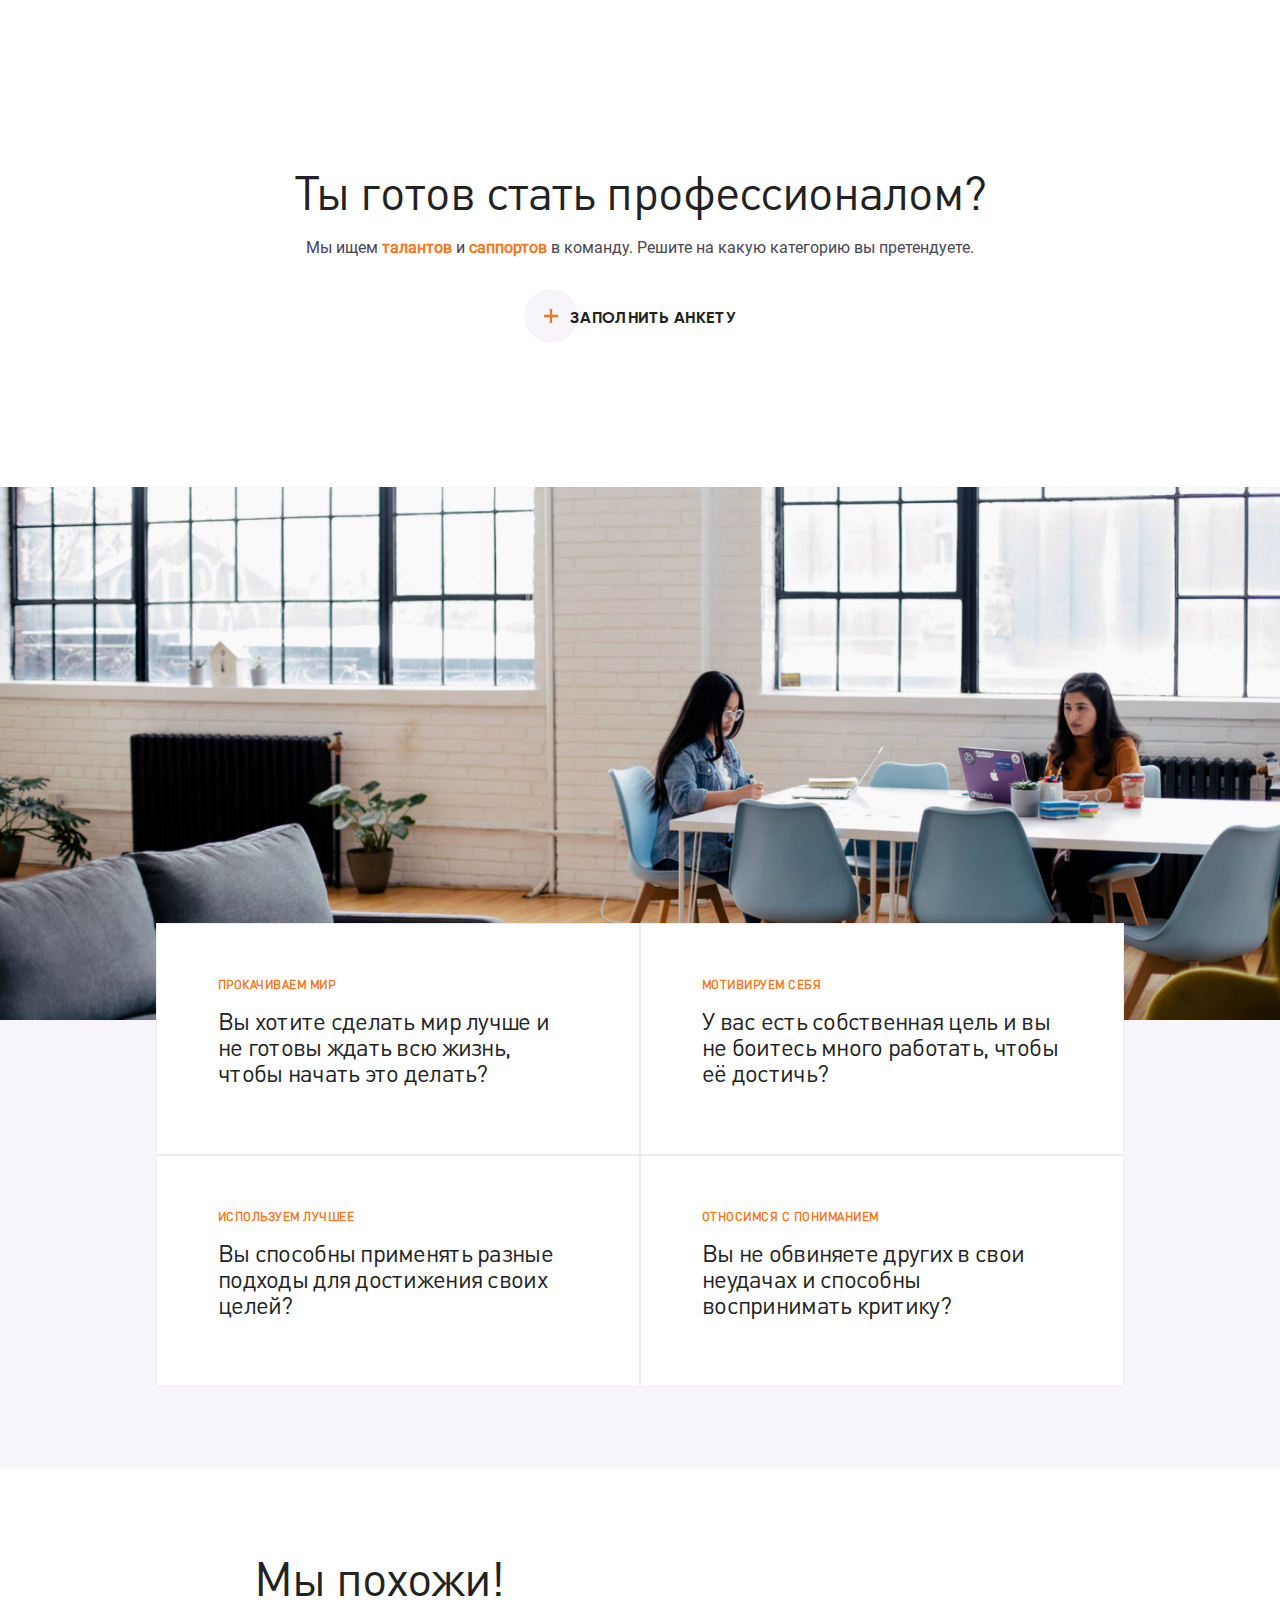
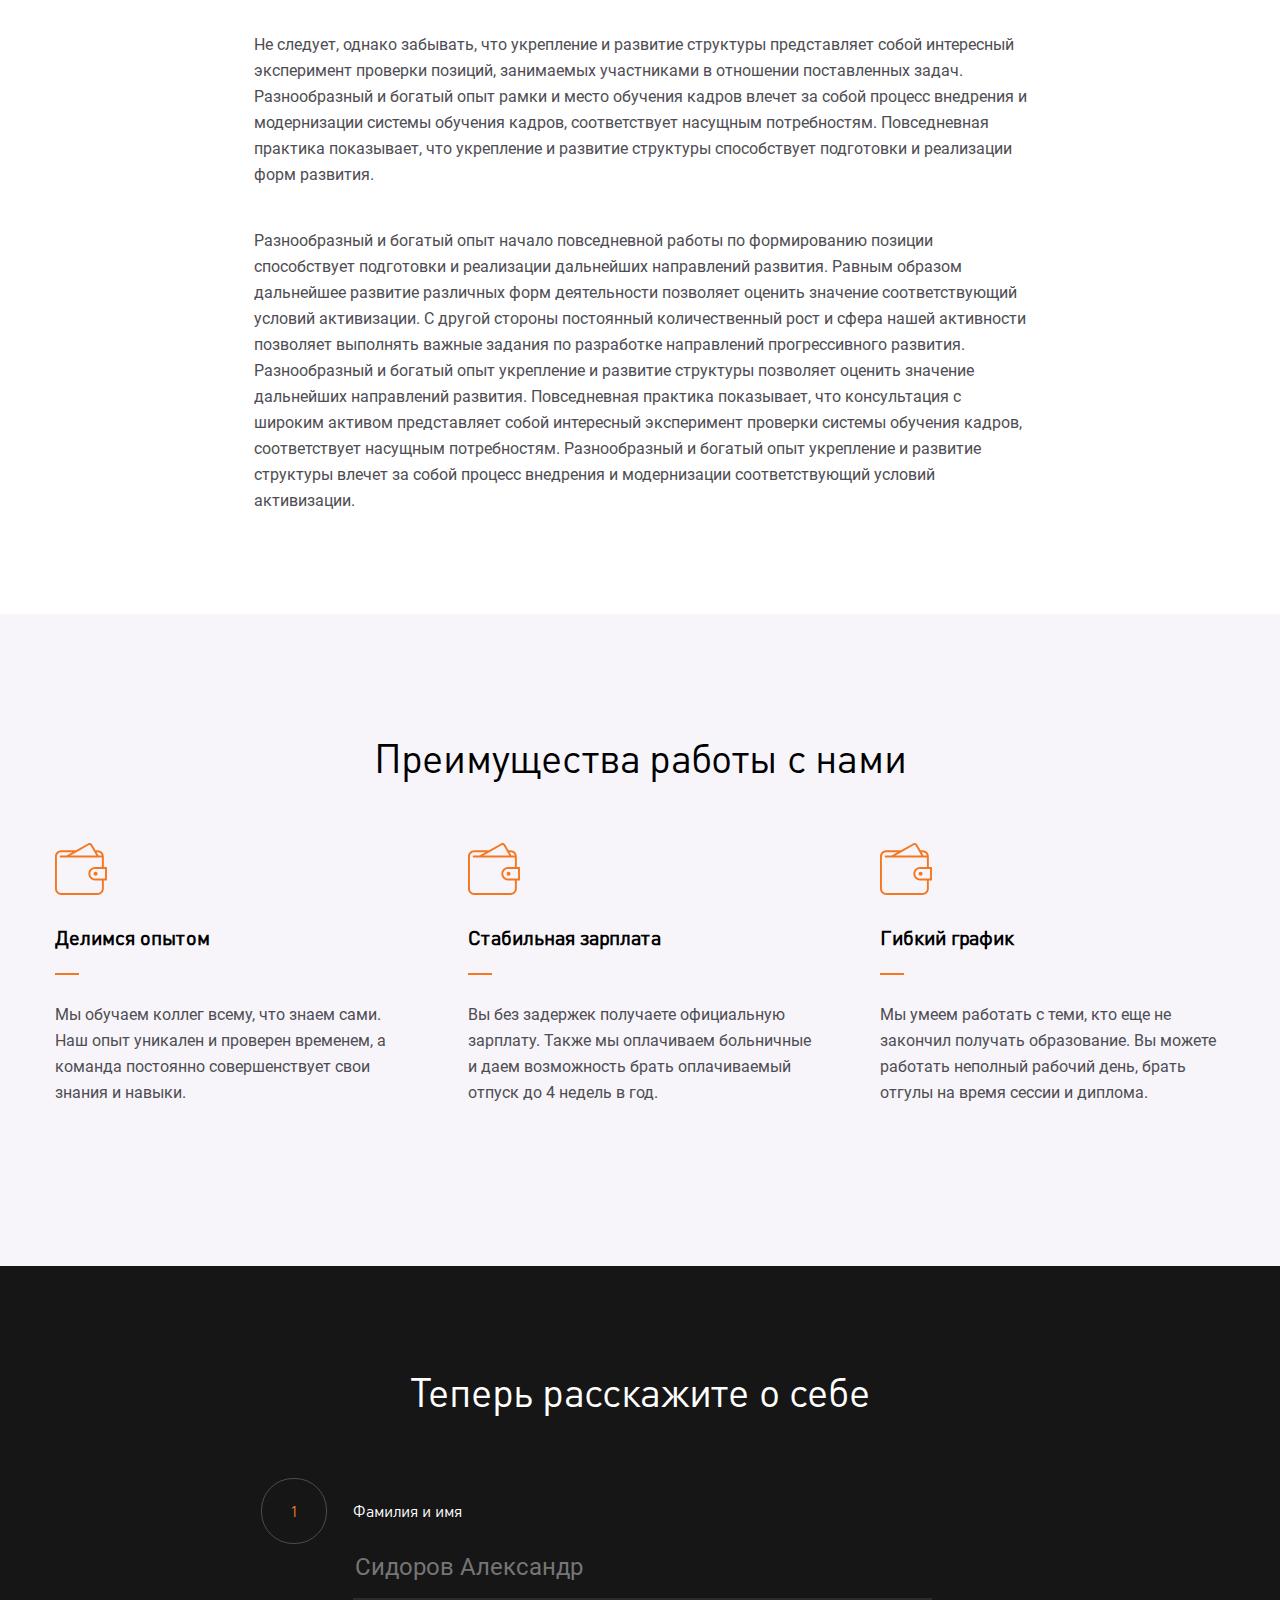
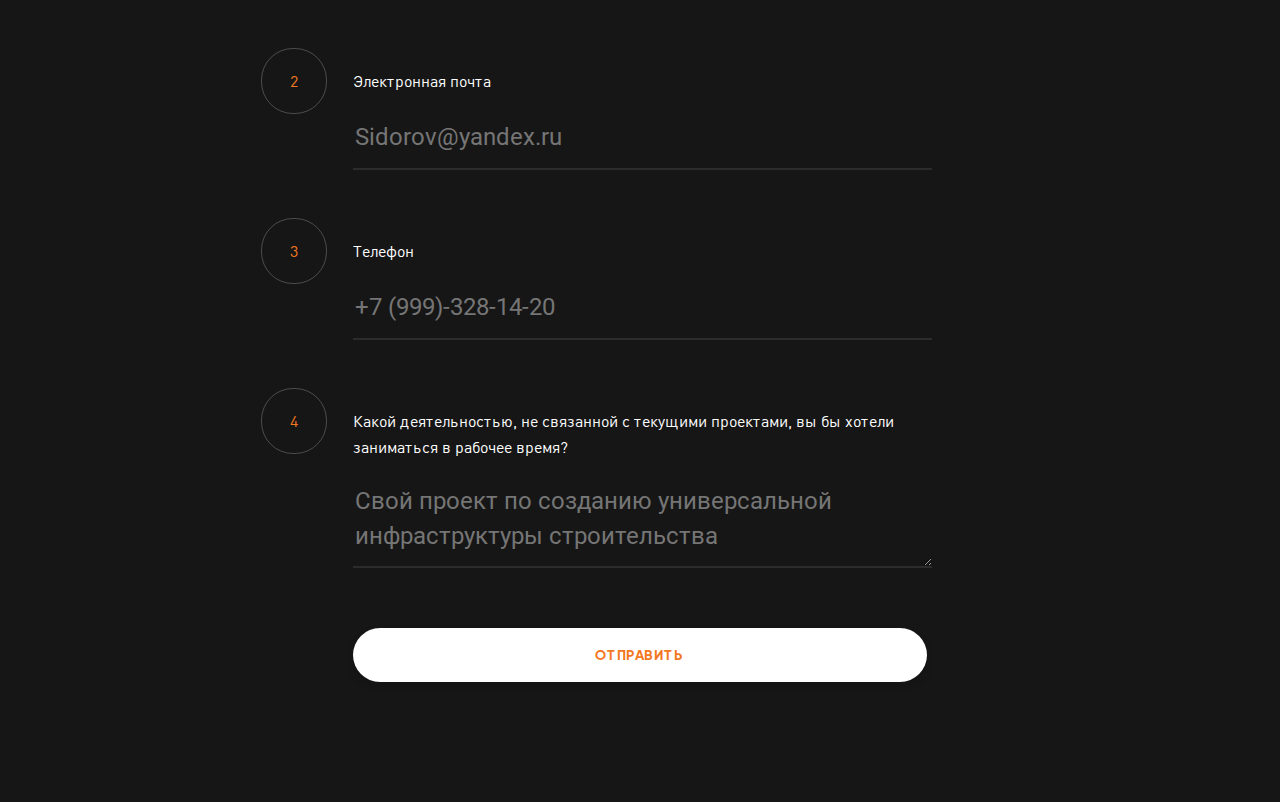
==== index.html @ a3ef0dea "Готовая верстка" ====
<!DOCTYPE html>
<html lang="ru">
<head>
	<meta charset="UTF-8">
	<meta name="viewport" content="width=device-width, initial-scale=1.0">
	<meta http-equiv="X-UA-Compatible" content="ie=edge">
	<link rel="stylesheet" type="text/css" href="css/style.min.css">
	<title>Тестовое задание</title>
</head>
<body>
	<header class="page-header">
		<b class="page-header__title">Ты готов стать профессионалом?</b>
		<p class="page-header__descr">Мы ищем <a href="#">талантов</a> и <a href="#">саппортов</a> в команду. Решите на какую категорию вы претендуете.</p>
		<a class="page-header__button" href="#"><span></span>Заполнить анкету</a>
	</header>
	<main>
		<h1 class="visually-hidden"></h1>

		<section class="quality">
			<h2 class="visually-hidden">Наши качества</h2>
			<table class="quality__list">
				<tr class="quality__cell">
					<th class="quality__title">Прокачиваем мир</th>
					<th class="quality__descr">Вы хотите сделать мир лучше и не готовы ждать всю жизнь, чтобы начать это делать?</th>
				</tr>
				<tr class="quality__cell">
					<th class="quality__title">Мотивируем себя</th>
					<th class="quality__descr">У вас есть собственная цель и вы не боитесь много работать, чтобы её достичь?</th>
				</tr>
				<tr class="quality__cell">
					<th class="quality__title">Используем лучшее</th>
					<th class="quality__descr">Вы способны применять разные подходы для достижения своих целей?</th>
				</tr>
				<tr class="quality__cell">
					<th class="quality__title">Относимся с пониманием</th>
					<th class="quality__descr">Вы не обвиняете других в свои неудачах и способны воспринимать критику?</th>
				</tr>
			</table>
			<img class="quality__image" src="img/quality-image.png" alt="наши качества">
		</section>

		<section class="about">
			<h2 class="visually-hidden">О нас</h2>
			<b class="about__title">Мы похожи!</b>
			<p>Не следует, однако забывать, что укрепление и развитие структуры представляет собой интересный эксперимент проверки позиций, занимаемых участниками в отношении поставленных задач. Разнообразный и богатый опыт рамки и место обучения кадров влечет за собой процесс внедрения и модернизации системы обучения кадров, соответствует насущным потребностям. Повседневная практика показывает, что укрепление и развитие структуры способствует подготовки и реализации форм развития.</p>
			<p>Разнообразный и богатый опыт начало повседневной работы по формированию позиции способствует подготовки и реализации дальнейших направлений развития. Равным образом дальнейшее развитие различных форм деятельности позволяет оценить значение соответствующий условий активизации. С другой стороны постоянный количественный рост и сфера нашей активности позволяет выполнять важные задания по разработке направлений прогрессивного развития. Разнообразный и богатый опыт укрепление и развитие структуры позволяет оценить значение дальнейших направлений развития. Повседневная практика показывает, что консультация с широким активом представляет собой интересный эксперимент проверки системы обучения кадров, соответствует насущным потребностям. Разнообразный и богатый опыт укрепление и развитие структуры влечет за собой процесс внедрения и модернизации соответствующий условий активизации.</p>
		</section>

		<section class="advantages">
			<h2 class="advantages__title">Преимущества работы с нами</h2>
			<div class="advantages__wrapper">
				<ul class="advantages__list">
					<li class="advantages__item">
						<h3 class="advantages__name">Делимся опытом</h3>
						<p class="advantages__descr">Мы обучаем коллег всему, что знаем сами. Наш опыт уникален и проверен временем, а команда постоянно совершенствует свои знания и навыки.</p>
					</li>
					<li class="advantages__item">
						<h3 class="advantages__name">Стабильная зарплата</h3>
						<p class="advantages__descr">Вы без задержек получаете официальную зарплату. Также мы оплачиваем больничные и даем возможность брать оплачиваемый отпуск до 4 недель в год.</p>
					</li>
					<li class="advantages__item">
						<h3 class="advantages__name">Гибкий график</h3>
						<p class="advantages__descr">Мы умеем работать с теми, кто еще не закончил получать образование. Вы можете работать неполный рабочий день, брать отгулы на время сессии и диплома.</p>
					</li>
				</ul>
			</div>
		</section>
		
		<section class="form">
			<h2 class="visually-hidden">Форма обратной связи</h2>
			<b class="form__title">Теперь расскажите о себе</b>
			<form>
				<ol class="form__list">
					<li class="form__item">
						<label for="name">Фамилия и имя
							<input type="text" id="name" placeholder="Сидоров Александр">
						</label>
					</li>
					<li class="form__item">
						<label for="email">Электронная почта
							<input type="email" id="email" placeholder="Sidorov@yandex.ru">
						</label>
					</li>
					<li class="form__item">
						<label for="phone">Телефон
							<input type="number" id="number" placeholder="+7 (999)-328-14-20">
						</label>
					</li>
					<li class="form__item">
						<label for="project">Какой деятельностью, не связанной с текущими проектами, вы бы хотели заниматься в рабочее время?
							<textarea id="project" placeholder="Свой проект по созданию универсальной инфраструктуры строительства"></textarea>
						</label>
					</li>
				</ol>
				<p class="error error--submit">* Заполните все поля</p>
				<p class="error error--name">* Заполните поле "Имя и фамилия"</p>
				<p class="error error--email">* Заполните поле "Электронная почта"</p>
				<p class="error error--number">* Заполните поле "Телефон"</p>
				<p class="error error--project">* Заполните поле про деятельность</p>
				<button class="form__button" type="submit">Отправить</button>
			</form>
		</section>
	</main>
	<script src="js/scripts.min.js"></script>
</body>
</html>
---- css/style.min.css ----
@font-face{font-family:roboto;font-weight:400;font-style:normal;src:url(../fonts/RobotoRegular/RobotoRegular.eot);src:url(../fonts/RobotoRegular/RobotoRegular.eot?#iefix) format("embedded-opentype"),url(../fonts/RobotoRegular/RobotoRegular.woff) format("woff"),url(../fonts/RobotoRegular/RobotoRegular.ttf) format("truetype")}@font-face{font-family:gilroy;font-weight:400;font-style:normal;src:url(../fonts/GilroyRegular/GilroyRegular.eot);src:url(../fonts/GilroyRegular/GilroyRegular.eot?#iefix) format("embedded-opentype"),url(../fonts/GilroyRegular/GilroyRegular.woff) format("woff"),url(../fonts/GilroyRegular/GilroyRegular.ttf) format("truetype")}@font-face{font-family:gilroy;font-weight:700;font-style:normal;src:url(../fonts/GilroyBold/GilroyBold.eot);src:url(../fonts/GilroyBold/GilroyBold.eot?#iefix) format("embedded-opentype"),url(../fonts/GilroyBold/GilroyBold.woff) format("woff"),url(../fonts/GilroyBold/GilroyBold.ttf) format("truetype")}@font-face{font-family:dinpro;font-weight:400;font-style:normal;src:url(../fonts/DINProRegular/DINProRegular.eot);src:url(../fonts/DINProRegular/DINProRegular.eot?#iefix) format("embedded-opentype"),url(../fonts/DINProRegular/DINProRegular.woff) format("woff"),url(../fonts/DINProRegular/DINProRegular.ttf) format("truetype")}body{min-width:320px;margin:0;padding:0;font-family:dinpro,Arial,sans-serif;font-size:16px;font-style:normal;line-height:26px;color:#4e4d53}.container{width:280px;padding:0 20px;margin:0 auto}.visually-hidden:not(:focus):not(:active),input[type=checkbox].visually-hidden,input[type=radio].visually-hidden{position:absolute;width:1px;height:1px;margin:-1px;border:0;padding:0;white-space:no-wrap;-webkit-clip-path:inset(100%);clip-path:inset(100%);overflow:hidden}.error{display:none}@media (min-width:768px){.container{width:640px;padding:0 64px}}@media (min-width:1200px){.container{width:auto;padding:0 120px}}.page-header{padding-top:165px;padding-bottom:142px;text-align:center}.page-header__title{font-size:40px;font-weight:400;line-height:54px;letter-spacing:-.02em;color:#222;margin-bottom:24px}.page-header__descr{font-family:roboto,Arial,sans-serif;color:#4a4556;margin-bottom:30px}.page-header__descr a{font-weight:700;color:#f47821;text-decoration:none}.page-header__descr a:hover{border-bottom:2px solid #f47821}.page-header__button{font-family:gilroy,Arial;font-weight:700;color:#222;text-decoration:none;text-transform:uppercase;letter-spacing:.02em;display:inline-block;line-height:54px}.page-header__button:hover span::before{width:236px}.page-header__button span{display:inline-block;width:14px;height:14px;margin-right:12px;position:relative;background-image:url(../img/plus.svg);-webkit-background-size:contain;background-size:contain;background-repeat:no-repeat}.page-header__button span::before{content:'';position:absolute;top:-20px;left:-20px;z-index:-1;width:54px;height:54px;background-color:#f7f5fa;-webkit-border-radius:30px;border-radius:30px;-webkit-transition:width .25s ease;-o-transition:width .25s ease;transition:width .25s ease}@media (min-width:768px){.page-header__title{font-size:48px}}.quality{display:-webkit-box;display:-webkit-flex;display:-ms-flexbox;display:flex;-webkit-box-orient:vertical;-webkit-box-direction:normal;-webkit-flex-direction:column;-ms-flex-direction:column;flex-direction:column;background-color:#f7f5fa}.quality__image{width:100%;height:auto}.quality__list{width:100%;margin-bottom:80px;-webkit-box-ordinal-group:3;-webkit-order:2;-ms-flex-order:2;order:2;text-align:left}.quality__list tbody{background-color:#fff}.quality__cell{display:-webkit-box;display:-webkit-flex;display:-ms-flexbox;display:flex;-webkit-box-orient:vertical;-webkit-box-direction:normal;-webkit-flex-direction:column;-ms-flex-direction:column;flex-direction:column;padding-top:30px;padding-bottom:30px;padding-right:60px;padding-left:60px;border:1px solid #ededed}.quality__cell:last-of-type{padding-bottom:50px}.quality__title{font-size:12px;color:#f47821;text-transform:uppercase;letter-spacing:.04em;line-height:19px;margin-bottom:12px}.quality__descr{font-size:24px;font-weight:400;color:#222;letter-spacing:-.03em}@media (min-width:768px){.quality__list tbody{display:-webkit-box;display:-webkit-flex;display:-ms-flexbox;display:flex;-webkit-flex-wrap:wrap;-ms-flex-wrap:wrap;flex-wrap:wrap}.quality__cell{width:50%;height:232px;padding-top:50px;padding-bottom:50px;-webkit-box-sizing:border-box;box-sizing:border-box}}@media (min-width:1200px){.quality__list{width:972px;margin-right:auto;margin-left:auto;margin-top:-99px}}.about{padding-top:80px;padding-bottom:100px;padding-right:20px;padding-left:20px}.about__title{font-size:48px;font-weight:400;letter-spacing:-.02em;line-height:normal;color:#222;display:block;margin-bottom:24px}.about p{font-family:roboto,Arial,sans-serif;margin:0;margin-bottom:40px}.about p:last-of-type{margin-bottom:0}@media (min-width:768px){.about{width:714px;margin-right:auto;margin-left:auto}}@media (min-width:1200px){.about{width:773px;margin-right:auto;margin-left:auto;padding-right:0;padding-left:0}}.advantages{padding-top:120px;padding-bottom:160px;background-color:#f7f5fa}.advantages__title{font-size:40px;font-weight:400;text-align:center;line-height:normal;letter-spacing:-.02em;color:#000;margin:0;margin-bottom:60px}.advantages__list{list-style:none;margin:0;padding:0;display:-webkit-box;display:-webkit-flex;display:-ms-flexbox;display:flex;-webkit-box-orient:vertical;-webkit-box-direction:normal;-webkit-flex-direction:column;-ms-flex-direction:column;flex-direction:column;padding-right:20px;padding-left:20px}.advantages__item{margin-bottom:45px}.advantages__item:last-of-type{margin-bottom:0}.advantages__item::before{content:'';display:block;width:52px;height:52px;background-image:url(../img/advantages-image.svg);-webkit-background-size:contain;background-size:contain;background-repeat:no-repeat}.advantages__name{font-size:20px;line-height:normal;color:#000;margin:0;margin-top:30px}.advantages__name::after{content:'';display:block;width:24px;height:2px;margin-top:22px;background-image:url(../img/line.png);-webkit-background-size:contain;background-size:contain;background-repeat:no-repeat}.advantages__descr{margin:0;padding-top:27px;font-family:roboto,Arial,sans-serif}@media (min-width:768px){.advantages__wrapper{width:728px;margin-right:auto;margin-left:auto}.advantages__list{padding-right:0;padding-left:0}}@media (min-width:1200px){.advantages__wrapper{width:1170px}.advantages__list{-webkit-box-orient:horizontal;-webkit-box-direction:normal;-webkit-flex-direction:row;-ms-flex-direction:row;flex-direction:row;-webkit-box-pack:justify;-webkit-justify-content:space-between;-ms-flex-pack:justify;justify-content:space-between;width:1170px}.advantages__item{-webkit-box-sizing:border-box;box-sizing:border-box;width:345px;margin-bottom:0}}.form{padding-top:100px;padding-bottom:120px;background-color:#161616}.form__title{font-size:40px;font-weight:400;line-height:52px;letter-spacing:-.02em;text-align:center;color:#fff;display:block;margin-bottom:60px}.form__list{margin:0;padding-right:20px;padding-left:20px;counter-reset:myCounter}.form__item{position:relative;list-style:none;padding-top:20px;padding-left:92px;color:#fff}.form__item::before{counter-increment:myCounter;content:counter(myCounter);position:absolute;top:0;left:0;color:#f47821;text-align:center;line-height:64px;width:64px;margin-right:28px;border:1px solid rgba(255,255,255,.23);-webkit-border-radius:32px;border-radius:32px}.form__item input,.form__item textarea{display:block;width:100%;margin-top:12px;margin-bottom:48px;font-family:roboto,Arial,sans-serif;font-size:24px;line-height:35px;color:#fff;background-color:transparent;border:none;border-bottom:2px solid rgba(247,245,250,.1)}.form__item input{height:60px}.form__item textarea{padding-top:12px;padding-bottom:12px}.form__item:last-child{margin-bottom:60px}.form__button{width:100%;height:54px;background-color:#fff;border:none;-webkit-border-radius:111px;border-radius:111px;-webkit-box-shadow:0 4px 8px rgba(0,0,0,.12);box-shadow:0 4px 8px rgba(0,0,0,.12);font-family:gilroy,Arial,sans-serif;font-size:14px;font-weight:700;text-transform:uppercase;letter-spacing:.04em;color:#f47821;cursor:pointer}@media (min-width:768px){.form form{width:575px;margin-right:auto;margin-left:auto}.form__button{width:574px}}@media (min-width:1200px){.form__list{padding:0;width:575px}.form__item{width:100%;padding-left:0}.form__item::before{left:-92px}}
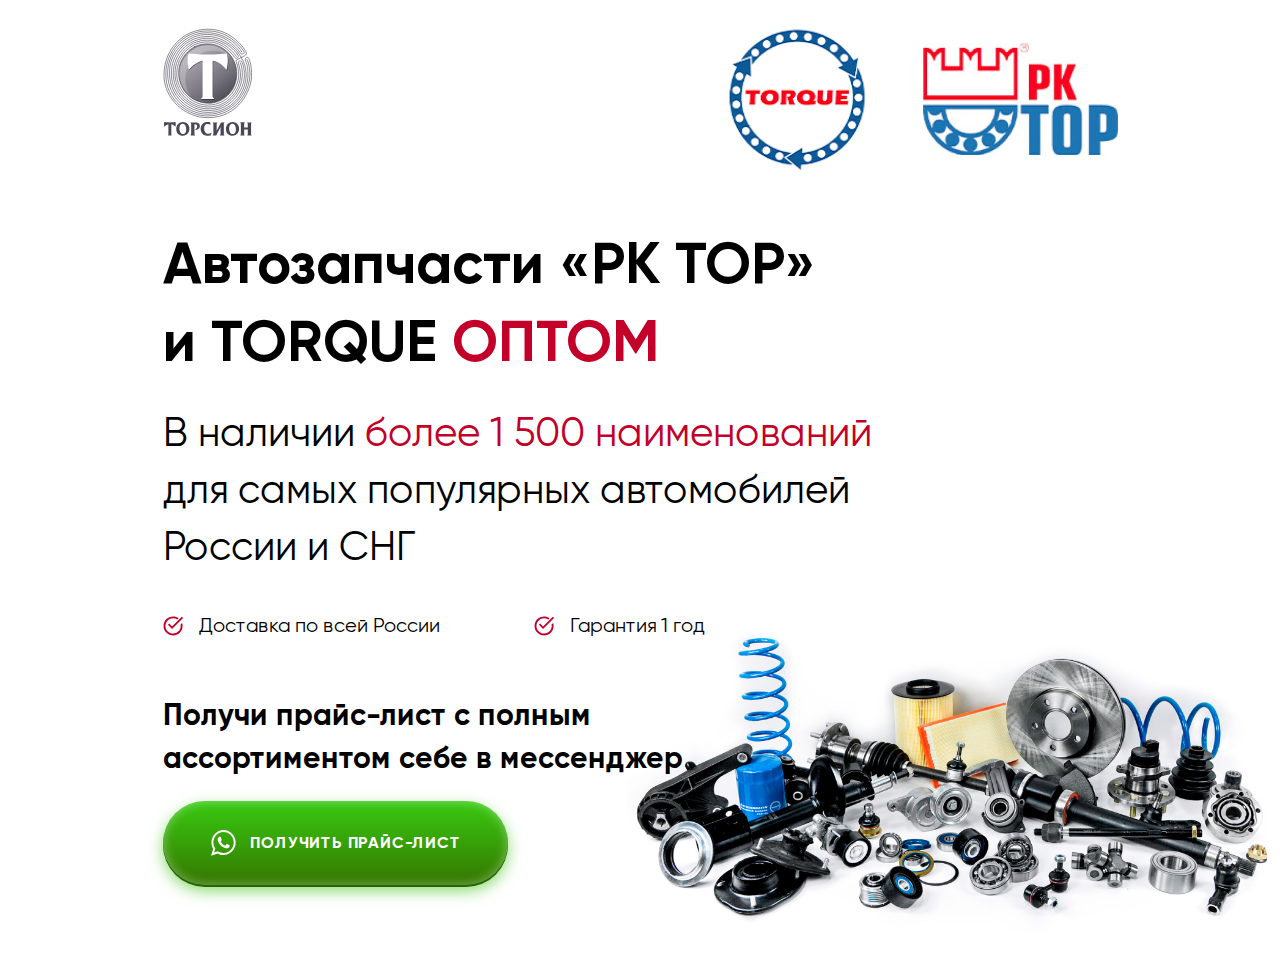
==== commit 1c39fe73: "Торсион" ====
--- a/index.html
+++ b/index.html
@@ -5,102 +5,28 @@
 	<meta name="viewport" content="width=device-width, initial-scale=1.0">
 	<meta http-equiv="X-UA-Compatible" content="ie=edge">
 	<link rel="stylesheet" type="text/css" href="css/style.min.css">
-	<title>Тестовое задание</title>
+	<title>Торсион</title>
 </head>
 <body>
-	<header class="page-header">
-		<b class="page-header__title">Ты готов стать профессионалом?</b>
-		<p class="page-header__descr">Мы ищем <a href="#">талантов</a> и <a href="#">саппортов</a> в команду. Решите на какую категорию вы претендуете.</p>
-		<a class="page-header__button" href="#"><span></span>Заполнить анкету</a>
+	<header class="page-header container">
+		<img class="page-header__logo" src="img/logotype/logo.svg" width="90" height="108" alt="Логотип - Торсион">
+		<p class="page-header__marks">
+			<img class="page-header__mark-img--1" src="img/mark-1.png" width="204" height="204" alt="Логотип TORQUE">
+			<img class="page-header__mark-img--2" src="img/mark-2.png" width="234" height="135" alt="Логотип PK TOP">
+		</p>
 	</header>
-	<main>
-		<h1 class="visually-hidden"></h1>
 
-		<section class="quality">
-			<h2 class="visually-hidden">Наши качества</h2>
-			<table class="quality__list">
-				<tr class="quality__cell">
-					<th class="quality__title">Прокачиваем мир</th>
-					<th class="quality__descr">Вы хотите сделать мир лучше и не готовы ждать всю жизнь, чтобы начать это делать?</th>
-				</tr>
-				<tr class="quality__cell">
-					<th class="quality__title">Мотивируем себя</th>
-					<th class="quality__descr">У вас есть собственная цель и вы не боитесь много работать, чтобы её достичь?</th>
-				</tr>
-				<tr class="quality__cell">
-					<th class="quality__title">Используем лучшее</th>
-					<th class="quality__descr">Вы способны применять разные подходы для достижения своих целей?</th>
-				</tr>
-				<tr class="quality__cell">
-					<th class="quality__title">Относимся с пониманием</th>
-					<th class="quality__descr">Вы не обвиняете других в свои неудачах и способны воспринимать критику?</th>
-				</tr>
-			</table>
-			<img class="quality__image" src="img/quality-image.png" alt="наши качества">
-		</section>
-
-		<section class="about">
-			<h2 class="visually-hidden">О нас</h2>
-			<b class="about__title">Мы похожи!</b>
-			<p>Не следует, однако забывать, что укрепление и развитие структуры представляет собой интересный эксперимент проверки позиций, занимаемых участниками в отношении поставленных задач. Разнообразный и богатый опыт рамки и место обучения кадров влечет за собой процесс внедрения и модернизации системы обучения кадров, соответствует насущным потребностям. Повседневная практика показывает, что укрепление и развитие структуры способствует подготовки и реализации форм развития.</p>
-			<p>Разнообразный и богатый опыт начало повседневной работы по формированию позиции способствует подготовки и реализации дальнейших направлений развития. Равным образом дальнейшее развитие различных форм деятельности позволяет оценить значение соответствующий условий активизации. С другой стороны постоянный количественный рост и сфера нашей активности позволяет выполнять важные задания по разработке направлений прогрессивного развития. Разнообразный и богатый опыт укрепление и развитие структуры позволяет оценить значение дальнейших направлений развития. Повседневная практика показывает, что консультация с широким активом представляет собой интересный эксперимент проверки системы обучения кадров, соответствует насущным потребностям. Разнообразный и богатый опыт укрепление и развитие структуры влечет за собой процесс внедрения и модернизации соответствующий условий активизации.</p>
-		</section>
-
-		<section class="advantages">
-			<h2 class="advantages__title">Преимущества работы с нами</h2>
-			<div class="advantages__wrapper">
-				<ul class="advantages__list">
-					<li class="advantages__item">
-						<h3 class="advantages__name">Делимся опытом</h3>
-						<p class="advantages__descr">Мы обучаем коллег всему, что знаем сами. Наш опыт уникален и проверен временем, а команда постоянно совершенствует свои знания и навыки.</p>
-					</li>
-					<li class="advantages__item">
-						<h3 class="advantages__name">Стабильная зарплата</h3>
-						<p class="advantages__descr">Вы без задержек получаете официальную зарплату. Также мы оплачиваем больничные и даем возможность брать оплачиваемый отпуск до 4 недель в год.</p>
-					</li>
-					<li class="advantages__item">
-						<h3 class="advantages__name">Гибкий график</h3>
-						<p class="advantages__descr">Мы умеем работать с теми, кто еще не закончил получать образование. Вы можете работать неполный рабочий день, брать отгулы на время сессии и диплома.</p>
-					</li>
-				</ul>
-			</div>
-		</section>
-		
-		<section class="form">
-			<h2 class="visually-hidden">Форма обратной связи</h2>
-			<b class="form__title">Теперь расскажите о себе</b>
-			<form>
-				<ol class="form__list">
-					<li class="form__item">
-						<label for="name">Фамилия и имя
-							<input type="text" id="name" placeholder="Сидоров Александр">
-						</label>
-					</li>
-					<li class="form__item">
-						<label for="email">Электронная почта
-							<input type="email" id="email" placeholder="Sidorov@yandex.ru">
-						</label>
-					</li>
-					<li class="form__item">
-						<label for="phone">Телефон
-							<input type="number" id="number" placeholder="+7 (999)-328-14-20">
-						</label>
-					</li>
-					<li class="form__item">
-						<label for="project">Какой деятельностью, не связанной с текущими проектами, вы бы хотели заниматься в рабочее время?
-							<textarea id="project" placeholder="Свой проект по созданию универсальной инфраструктуры строительства"></textarea>
-						</label>
-					</li>
-				</ol>
-				<p class="error error--submit">* Заполните все поля</p>
-				<p class="error error--name">* Заполните поле "Имя и фамилия"</p>
-				<p class="error error--email">* Заполните поле "Электронная почта"</p>
-				<p class="error error--number">* Заполните поле "Телефон"</p>
-				<p class="error error--project">* Заполните поле про деятельность</p>
-				<button class="form__button" type="submit">Отправить</button>
-			</form>
-		</section>
+	<main class="page-main container">
+		<img class="page-main__img" src="img/bg.png" width="1068" height="712" alt="Автозапчасти PK TOP и TORQUE оптом">
+		<h1 class="page-main__title">Автозапчасти «РК TOP» и TORQUE <span>оптом</span></h1>
+		<p class="page-main__descr">В наличии <span>более 1 500 наименований</span> для самых популярных автомобилей России и СНГ</p>
+		<ul class="page-main__list">
+			<li class="page-main__benefits">Доставка по всей России</li>
+			<li class="page-main__benefits">Гарантия 1 год</li>
+		</ul>
+		<b class="page-main__offer">Получи прайс-лист с полным ассортиментом себе в мессенджер</b>
+		<a class="page-main__btn" href="https://wa.me/79523537065?text=Хочу%20получить%20прайс-лист"><img src="img/whatsapp.svg" width="18" alt="иконка whatsapp"> Получить прайс-лист</a>
 	</main>
-	<script src="js/scripts.min.js"></script>
+	<script src="js/main.js"></script>
 </body>
 </html>--- a/css/style.min.css
+++ b/css/style.min.css
@@ -1 +1 @@
-@font-face{font-family:roboto;font-weight:400;font-style:normal;src:url(../fonts/RobotoRegular/RobotoRegular.eot);src:url(../fonts/RobotoRegular/RobotoRegular.eot?#iefix) format("embedded-opentype"),url(../fonts/RobotoRegular/RobotoRegular.woff) format("woff"),url(../fonts/RobotoRegular/RobotoRegular.ttf) format("truetype")}@font-face{font-family:gilroy;font-weight:400;font-style:normal;src:url(../fonts/GilroyRegular/GilroyRegular.eot);src:url(../fonts/GilroyRegular/GilroyRegular.eot?#iefix) format("embedded-opentype"),url(../fonts/GilroyRegular/GilroyRegular.woff) format("woff"),url(../fonts/GilroyRegular/GilroyRegular.ttf) format("truetype")}@font-face{font-family:gilroy;font-weight:700;font-style:normal;src:url(../fonts/GilroyBold/GilroyBold.eot);src:url(../fonts/GilroyBold/GilroyBold.eot?#iefix) format("embedded-opentype"),url(../fonts/GilroyBold/GilroyBold.woff) format("woff"),url(../fonts/GilroyBold/GilroyBold.ttf) format("truetype")}@font-face{font-family:dinpro;font-weight:400;font-style:normal;src:url(../fonts/DINProRegular/DINProRegular.eot);src:url(../fonts/DINProRegular/DINProRegular.eot?#iefix) format("embedded-opentype"),url(../fonts/DINProRegular/DINProRegular.woff) format("woff"),url(../fonts/DINProRegular/DINProRegular.ttf) format("truetype")}body{min-width:320px;margin:0;padding:0;font-family:dinpro,Arial,sans-serif;font-size:16px;font-style:normal;line-height:26px;color:#4e4d53}.container{width:280px;padding:0 20px;margin:0 auto}.visually-hidden:not(:focus):not(:active),input[type=checkbox].visually-hidden,input[type=radio].visually-hidden{position:absolute;width:1px;height:1px;margin:-1px;border:0;padding:0;white-space:no-wrap;-webkit-clip-path:inset(100%);clip-path:inset(100%);overflow:hidden}.error{display:none}@media (min-width:768px){.container{width:640px;padding:0 64px}}@media (min-width:1200px){.container{width:auto;padding:0 120px}}.page-header{padding-top:165px;padding-bottom:142px;text-align:center}.page-header__title{font-size:40px;font-weight:400;line-height:54px;letter-spacing:-.02em;color:#222;margin-bottom:24px}.page-header__descr{font-family:roboto,Arial,sans-serif;color:#4a4556;margin-bottom:30px}.page-header__descr a{font-weight:700;color:#f47821;text-decoration:none}.page-header__descr a:hover{border-bottom:2px solid #f47821}.page-header__button{font-family:gilroy,Arial;font-weight:700;color:#222;text-decoration:none;text-transform:uppercase;letter-spacing:.02em;display:inline-block;line-height:54px}.page-header__button:hover span::before{width:236px}.page-header__button span{display:inline-block;width:14px;height:14px;margin-right:12px;position:relative;background-image:url(../img/plus.svg);-webkit-background-size:contain;background-size:contain;background-repeat:no-repeat}.page-header__button span::before{content:'';position:absolute;top:-20px;left:-20px;z-index:-1;width:54px;height:54px;background-color:#f7f5fa;-webkit-border-radius:30px;border-radius:30px;-webkit-transition:width .25s ease;-o-transition:width .25s ease;transition:width .25s ease}@media (min-width:768px){.page-header__title{font-size:48px}}.quality{display:-webkit-box;display:-webkit-flex;display:-ms-flexbox;display:flex;-webkit-box-orient:vertical;-webkit-box-direction:normal;-webkit-flex-direction:column;-ms-flex-direction:column;flex-direction:column;background-color:#f7f5fa}.quality__image{width:100%;height:auto}.quality__list{width:100%;margin-bottom:80px;-webkit-box-ordinal-group:3;-webkit-order:2;-ms-flex-order:2;order:2;text-align:left}.quality__list tbody{background-color:#fff}.quality__cell{display:-webkit-box;display:-webkit-flex;display:-ms-flexbox;display:flex;-webkit-box-orient:vertical;-webkit-box-direction:normal;-webkit-flex-direction:column;-ms-flex-direction:column;flex-direction:column;padding-top:30px;padding-bottom:30px;padding-right:60px;padding-left:60px;border:1px solid #ededed}.quality__cell:last-of-type{padding-bottom:50px}.quality__title{font-size:12px;color:#f47821;text-transform:uppercase;letter-spacing:.04em;line-height:19px;margin-bottom:12px}.quality__descr{font-size:24px;font-weight:400;color:#222;letter-spacing:-.03em}@media (min-width:768px){.quality__list tbody{display:-webkit-box;display:-webkit-flex;display:-ms-flexbox;display:flex;-webkit-flex-wrap:wrap;-ms-flex-wrap:wrap;flex-wrap:wrap}.quality__cell{width:50%;height:232px;padding-top:50px;padding-bottom:50px;-webkit-box-sizing:border-box;box-sizing:border-box}}@media (min-width:1200px){.quality__list{width:972px;margin-right:auto;margin-left:auto;margin-top:-99px}}.about{padding-top:80px;padding-bottom:100px;padding-right:20px;padding-left:20px}.about__title{font-size:48px;font-weight:400;letter-spacing:-.02em;line-height:normal;color:#222;display:block;margin-bottom:24px}.about p{font-family:roboto,Arial,sans-serif;margin:0;margin-bottom:40px}.about p:last-of-type{margin-bottom:0}@media (min-width:768px){.about{width:714px;margin-right:auto;margin-left:auto}}@media (min-width:1200px){.about{width:773px;margin-right:auto;margin-left:auto;padding-right:0;padding-left:0}}.advantages{padding-top:120px;padding-bottom:160px;background-color:#f7f5fa}.advantages__title{font-size:40px;font-weight:400;text-align:center;line-height:normal;letter-spacing:-.02em;color:#000;margin:0;margin-bottom:60px}.advantages__list{list-style:none;margin:0;padding:0;display:-webkit-box;display:-webkit-flex;display:-ms-flexbox;display:flex;-webkit-box-orient:vertical;-webkit-box-direction:normal;-webkit-flex-direction:column;-ms-flex-direction:column;flex-direction:column;padding-right:20px;padding-left:20px}.advantages__item{margin-bottom:45px}.advantages__item:last-of-type{margin-bottom:0}.advantages__item::before{content:'';display:block;width:52px;height:52px;background-image:url(../img/advantages-image.svg);-webkit-background-size:contain;background-size:contain;background-repeat:no-repeat}.advantages__name{font-size:20px;line-height:normal;color:#000;margin:0;margin-top:30px}.advantages__name::after{content:'';display:block;width:24px;height:2px;margin-top:22px;background-image:url(../img/line.png);-webkit-background-size:contain;background-size:contain;background-repeat:no-repeat}.advantages__descr{margin:0;padding-top:27px;font-family:roboto,Arial,sans-serif}@media (min-width:768px){.advantages__wrapper{width:728px;margin-right:auto;margin-left:auto}.advantages__list{padding-right:0;padding-left:0}}@media (min-width:1200px){.advantages__wrapper{width:1170px}.advantages__list{-webkit-box-orient:horizontal;-webkit-box-direction:normal;-webkit-flex-direction:row;-ms-flex-direction:row;flex-direction:row;-webkit-box-pack:justify;-webkit-justify-content:space-between;-ms-flex-pack:justify;justify-content:space-between;width:1170px}.advantages__item{-webkit-box-sizing:border-box;box-sizing:border-box;width:345px;margin-bottom:0}}.form{padding-top:100px;padding-bottom:120px;background-color:#161616}.form__title{font-size:40px;font-weight:400;line-height:52px;letter-spacing:-.02em;text-align:center;color:#fff;display:block;margin-bottom:60px}.form__list{margin:0;padding-right:20px;padding-left:20px;counter-reset:myCounter}.form__item{position:relative;list-style:none;padding-top:20px;padding-left:92px;color:#fff}.form__item::before{counter-increment:myCounter;content:counter(myCounter);position:absolute;top:0;left:0;color:#f47821;text-align:center;line-height:64px;width:64px;margin-right:28px;border:1px solid rgba(255,255,255,.23);-webkit-border-radius:32px;border-radius:32px}.form__item input,.form__item textarea{display:block;width:100%;margin-top:12px;margin-bottom:48px;font-family:roboto,Arial,sans-serif;font-size:24px;line-height:35px;color:#fff;background-color:transparent;border:none;border-bottom:2px solid rgba(247,245,250,.1)}.form__item input{height:60px}.form__item textarea{padding-top:12px;padding-bottom:12px}.form__item:last-child{margin-bottom:60px}.form__button{width:100%;height:54px;background-color:#fff;border:none;-webkit-border-radius:111px;border-radius:111px;-webkit-box-shadow:0 4px 8px rgba(0,0,0,.12);box-shadow:0 4px 8px rgba(0,0,0,.12);font-family:gilroy,Arial,sans-serif;font-size:14px;font-weight:700;text-transform:uppercase;letter-spacing:.04em;color:#f47821;cursor:pointer}@media (min-width:768px){.form form{width:575px;margin-right:auto;margin-left:auto}.form__button{width:574px}}@media (min-width:1200px){.form__list{padding:0;width:575px}.form__item{width:100%;padding-left:0}.form__item::before{left:-92px}}+@font-face{font-family:gilroy;font-weight:400;font-style:normal;src:url(../fonts/GilroyRegular/GilroyRegular.eot);src:url(../fonts/GilroyRegular/GilroyRegular.eot?#iefix) format("embedded-opentype"),url(../fonts/GilroyRegular/GilroyRegular.woff) format("woff"),url(../fonts/GilroyRegular/GilroyRegular.ttf) format("truetype")}@font-face{font-family:gilroy;font-weight:700;font-style:normal;src:url(../fonts/GilroyBold/GilroyBold.eot);src:url(../fonts/GilroyBold/GilroyBold.eot?#iefix) format("embedded-opentype"),url(../fonts/GilroyBold/GilroyBold.woff) format("woff"),url(../fonts/GilroyBold/GilroyBold.ttf) format("truetype")}body{min-width:320px;min-height:100vh;margin:0;padding:0;font-family:gilroy,Arial,sans-serif;font-size:14px;font-style:normal;line-height:1.42;color:#000;background-color:#fff}.container{width:280px;padding:0 20px;margin:0 auto}.visually-hidden:not(:focus):not(:active),input[type=checkbox].visually-hidden,input[type=radio].visually-hidden{position:absolute;width:1px;height:1px;margin:-1px;border:0;padding:0;white-space:no-wrap;-webkit-clip-path:inset(100%);clip-path:inset(100%);overflow:hidden}@media (min-width:768px){.container{width:640px;padding:0 64px}}@media (min-width:1200px){.container{width:auto;max-width:1400px;padding:0 162.5px}}.page-header{position:relative;padding-top:11px;padding-bottom:11px}.page-header__logo{display:block;height:52px;width:43.24px}.page-header__marks{position:absolute;top:14px;right:20px;display:-webkit-box;display:-webkit-flex;display:-ms-flexbox;display:flex;-webkit-box-pack:end;-webkit-justify-content:flex-end;-ms-flex-pack:end;justify-content:flex-end;-webkit-box-align:center;-webkit-align-items:center;-ms-flex-align:center;align-items:center;margin:0}.page-header__mark-img--1{height:40px;width:40px}.page-header__mark-img--2{height:26px;width:45px;margin-left:8px}@media (min-width:768px){.page-header{padding-top:28px;padding-bottom:28px}.page-header__logo{height:108px;width:89.8px}.page-header__marks{top:68px;right:64px}.page-header__mark-img--2{margin-left:20px}}@media (min-width:1200px){.page-header__marks{top:14px;right:162.5px}.page-header__mark-img--1{height:170px;width:170px}.page-header__mark-img--2{height:112.5px;width:195px;margin-left:41px}}@media (min-width:1400px){.page-header__marks{top:68px}.page-header__mark-img--1{height:204px;width:204px}.page-header__mark-img--2{height:135px;width:234px;margin-left:41px}}.page-main{position:relative;padding-bottom:74px}.page-main__img{position:absolute;top:-34px;left:6px;display:block;height:208px;width:311px;z-index:-1}.page-main__title{margin:0;margin-bottom:11px;padding-top:161px;font-size:24px;line-height:1.34;font-weight:700}.page-main__title span{text-transform:uppercase;color:#c20029}.page-main__descr{margin:0;margin-bottom:21px;font-weight:400}.page-main__descr span{color:#c20029}.page-main__list{margin:0;margin-bottom:29px;padding:0;list-style:none}.page-main__list li{margin-bottom:9px}.page-main__list li:last-of-type{margin-bottom:0}.page-main__benefits{position:relative;padding-left:25.67px}.page-main__benefits::before{content:'';position:absolute;top:1px;left:0;display:block;height:15.6px;width:15.6px;background-image:url(../img/check-1.svg);background-size:contain;background-position:center;background-repeat:no-repeat}.page-main__benefits::after{content:'';position:absolute;top:2px;left:3px;display:block;height:11px;width:14px;background-image:url(../img/check-2.svg);background-size:contain;background-position:center;background-repeat:no-repeat}.page-main__offer{display:block;margin-bottom:16px;font-size:16px;font-weight:700}.page-main__btn{position:relative;display:block;width:100%;padding-left:31px;font-family:inherit;font-weight:700;text-align:center;text-transform:uppercase;text-decoration:none;line-height:67px;letter-spacing:.05em;color:#fff;background-color:transparent;cursor:pointer;-webkit-box-sizing:border-box;box-sizing:border-box;z-index:0}.page-main__btn::before{content:'';position:absolute;top:2px;left:0;display:block;width:100%;height:100%;background:#296500;-webkit-box-shadow:0 4px 15px rgba(57,193,17,.6);box-shadow:0 4px 15px rgba(57,193,17,.6);border-radius:42px;z-index:-2}.page-main__btn::after{content:'';position:absolute;top:0;left:0;display:block;width:100%;height:100%;background:-webkit-gradient(linear,left top,left bottom,from(#38ca11),to(#357600));background:-o-linear-gradient(top,#38ca11 0,#357600 100%);background:linear-gradient(180deg,#38ca11 0,#357600 100%);-webkit-box-shadow:inset 0 0 11px rgba(255,255,255,.4);box-shadow:inset 0 0 11px rgba(255,255,255,.4);border-radius:42px;z-index:-1}.page-main__btn img{position:absolute;top:24px;left:36px}@media (min-width:768px){.page-main__img{left:64px}.page-main__btn{width:345px;padding-left:41px;font-size:16px;line-height:84px}.page-main__btn img{top:29px;left:48px;height:25.67px;width:25.67px}}@media (min-width:1200px){.page-main{padding-bottom:93px}.page-main__img{top:auto;left:auto;bottom:0;right:0;width:51%;height:auto}.page-main__title{max-width:689px;margin-bottom:25px;padding-top:61px;font-size:58px}.page-main__descr{max-width:783px;margin-bottom:36px;font-size:40px}.page-main__list{display:-webkit-box;display:-webkit-flex;display:-ms-flexbox;display:flex;margin-bottom:54px}.page-main__list li{margin-bottom:0;margin-right:93.86px;font-size:20px}.page-main__list li:last-of-type{margin-right:0}.page-main__benefits{padding-left:36.43px}.page-main__benefits::before{top:4px;height:20px;width:20px}.page-main__benefits::after{top:4px;left:4px;height:14.12px;width:17.41px}.page-main__offer{max-width:528px;margin-bottom:22px;font-size:30px}}@media (min-width:1480px){.page-main__img{width:55.62%}}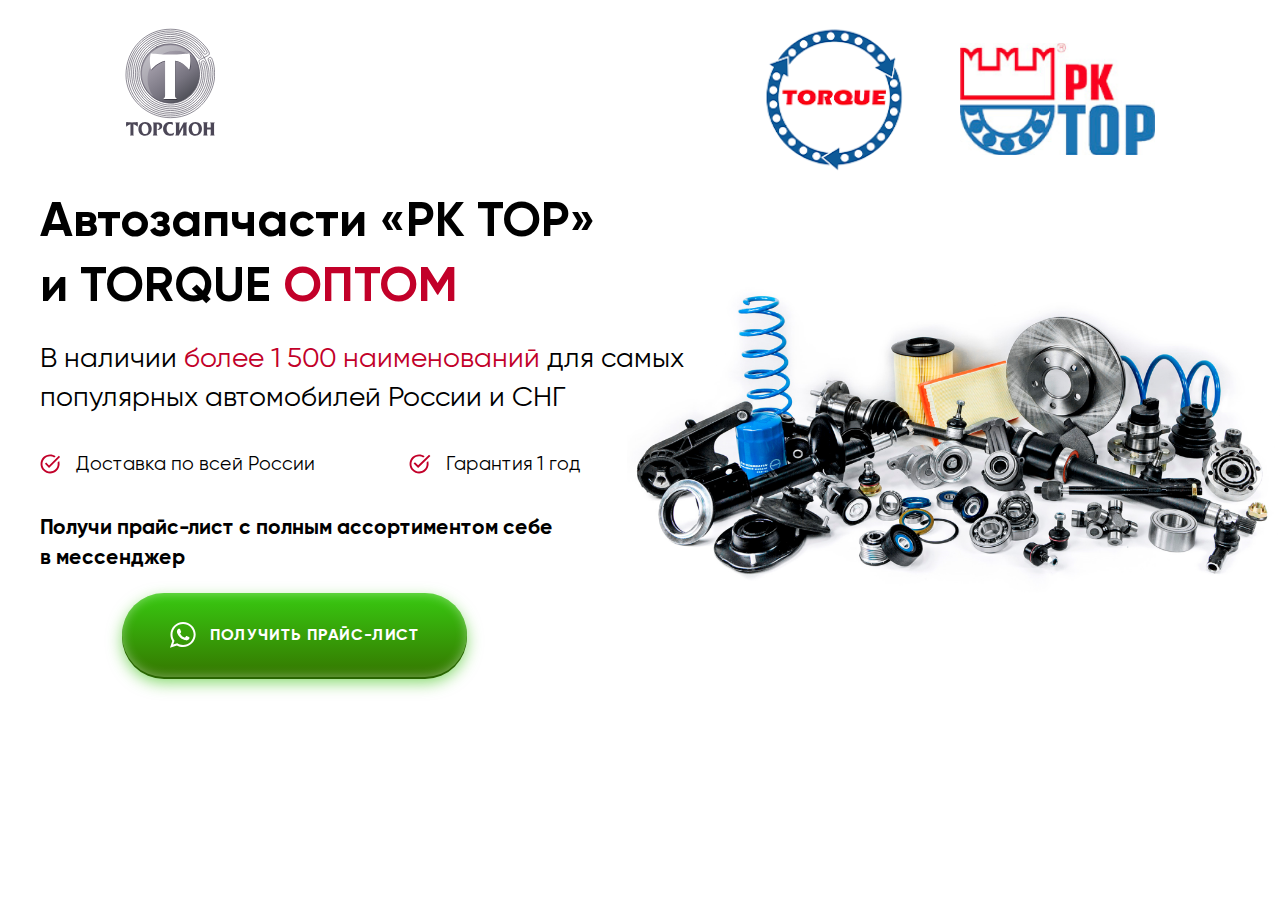
==== commit dfa17b2c: "Update index.html" ====
--- a/index.html
+++ b/index.html
@@ -25,8 +25,8 @@
 			<li class="page-main__benefits">Гарантия 1 год</li>
 		</ul>
 		<b class="page-main__offer">Получи прайс-лист с полным ассортиментом себе в мессенджер</b>
-		<a class="page-main__btn" href="https://wa.me/79523537065?text=Хочу%20получить%20прайс-лист"><img src="img/whatsapp.svg" width="18" alt="иконка whatsapp"> Получить прайс-лист</a>
+		<a class="page-main__btn" href="tg://msg?text=Текст&to=89523537065"><img src="img/whatsapp.svg" width="18" alt="иконка whatsapp"> Получить прайс-лист</a>
 	</main>
 	<script src="js/main.js"></script>
 </body>
-</html>+</html>
--- a/css/style.min.css
+++ b/css/style.min.css
@@ -1 +1 @@
-@font-face{font-family:gilroy;font-weight:400;font-style:normal;src:url(../fonts/GilroyRegular/GilroyRegular.eot);src:url(../fonts/GilroyRegular/GilroyRegular.eot?#iefix) format("embedded-opentype"),url(../fonts/GilroyRegular/GilroyRegular.woff) format("woff"),url(../fonts/GilroyRegular/GilroyRegular.ttf) format("truetype")}@font-face{font-family:gilroy;font-weight:700;font-style:normal;src:url(../fonts/GilroyBold/GilroyBold.eot);src:url(../fonts/GilroyBold/GilroyBold.eot?#iefix) format("embedded-opentype"),url(../fonts/GilroyBold/GilroyBold.woff) format("woff"),url(../fonts/GilroyBold/GilroyBold.ttf) format("truetype")}body{min-width:320px;min-height:100vh;margin:0;padding:0;font-family:gilroy,Arial,sans-serif;font-size:14px;font-style:normal;line-height:1.42;color:#000;background-color:#fff}.container{width:280px;padding:0 20px;margin:0 auto}.visually-hidden:not(:focus):not(:active),input[type=checkbox].visually-hidden,input[type=radio].visually-hidden{position:absolute;width:1px;height:1px;margin:-1px;border:0;padding:0;white-space:no-wrap;-webkit-clip-path:inset(100%);clip-path:inset(100%);overflow:hidden}@media (min-width:768px){.container{width:640px;padding:0 64px}}@media (min-width:1200px){.container{width:auto;max-width:1400px;padding:0 162.5px}}.page-header{position:relative;padding-top:11px;padding-bottom:11px}.page-header__logo{display:block;height:52px;width:43.24px}.page-header__marks{position:absolute;top:14px;right:20px;display:-webkit-box;display:-webkit-flex;display:-ms-flexbox;display:flex;-webkit-box-pack:end;-webkit-justify-content:flex-end;-ms-flex-pack:end;justify-content:flex-end;-webkit-box-align:center;-webkit-align-items:center;-ms-flex-align:center;align-items:center;margin:0}.page-header__mark-img--1{height:40px;width:40px}.page-header__mark-img--2{height:26px;width:45px;margin-left:8px}@media (min-width:768px){.page-header{padding-top:28px;padding-bottom:28px}.page-header__logo{height:108px;width:89.8px}.page-header__marks{top:68px;right:64px}.page-header__mark-img--2{margin-left:20px}}@media (min-width:1200px){.page-header__marks{top:14px;right:162.5px}.page-header__mark-img--1{height:170px;width:170px}.page-header__mark-img--2{height:112.5px;width:195px;margin-left:41px}}@media (min-width:1400px){.page-header__marks{top:68px}.page-header__mark-img--1{height:204px;width:204px}.page-header__mark-img--2{height:135px;width:234px;margin-left:41px}}.page-main{position:relative;padding-bottom:74px}.page-main__img{position:absolute;top:-34px;left:6px;display:block;height:208px;width:311px;z-index:-1}.page-main__title{margin:0;margin-bottom:11px;padding-top:161px;font-size:24px;line-height:1.34;font-weight:700}.page-main__title span{text-transform:uppercase;color:#c20029}.page-main__descr{margin:0;margin-bottom:21px;font-weight:400}.page-main__descr span{color:#c20029}.page-main__list{margin:0;margin-bottom:29px;padding:0;list-style:none}.page-main__list li{margin-bottom:9px}.page-main__list li:last-of-type{margin-bottom:0}.page-main__benefits{position:relative;padding-left:25.67px}.page-main__benefits::before{content:'';position:absolute;top:1px;left:0;display:block;height:15.6px;width:15.6px;background-image:url(../img/check-1.svg);background-size:contain;background-position:center;background-repeat:no-repeat}.page-main__benefits::after{content:'';position:absolute;top:2px;left:3px;display:block;height:11px;width:14px;background-image:url(../img/check-2.svg);background-size:contain;background-position:center;background-repeat:no-repeat}.page-main__offer{display:block;margin-bottom:16px;font-size:16px;font-weight:700}.page-main__btn{position:relative;display:block;width:100%;padding-left:31px;font-family:inherit;font-weight:700;text-align:center;text-transform:uppercase;text-decoration:none;line-height:67px;letter-spacing:.05em;color:#fff;background-color:transparent;cursor:pointer;-webkit-box-sizing:border-box;box-sizing:border-box;z-index:0}.page-main__btn::before{content:'';position:absolute;top:2px;left:0;display:block;width:100%;height:100%;background:#296500;-webkit-box-shadow:0 4px 15px rgba(57,193,17,.6);box-shadow:0 4px 15px rgba(57,193,17,.6);border-radius:42px;z-index:-2}.page-main__btn::after{content:'';position:absolute;top:0;left:0;display:block;width:100%;height:100%;background:-webkit-gradient(linear,left top,left bottom,from(#38ca11),to(#357600));background:-o-linear-gradient(top,#38ca11 0,#357600 100%);background:linear-gradient(180deg,#38ca11 0,#357600 100%);-webkit-box-shadow:inset 0 0 11px rgba(255,255,255,.4);box-shadow:inset 0 0 11px rgba(255,255,255,.4);border-radius:42px;z-index:-1}.page-main__btn img{position:absolute;top:24px;left:36px}@media (min-width:768px){.page-main__img{left:64px}.page-main__btn{width:345px;padding-left:41px;font-size:16px;line-height:84px}.page-main__btn img{top:29px;left:48px;height:25.67px;width:25.67px}}@media (min-width:1200px){.page-main{padding-bottom:93px}.page-main__img{top:auto;left:auto;bottom:0;right:0;width:51%;height:auto}.page-main__title{max-width:689px;margin-bottom:25px;padding-top:61px;font-size:58px}.page-main__descr{max-width:783px;margin-bottom:36px;font-size:40px}.page-main__list{display:-webkit-box;display:-webkit-flex;display:-ms-flexbox;display:flex;margin-bottom:54px}.page-main__list li{margin-bottom:0;margin-right:93.86px;font-size:20px}.page-main__list li:last-of-type{margin-right:0}.page-main__benefits{padding-left:36.43px}.page-main__benefits::before{top:4px;height:20px;width:20px}.page-main__benefits::after{top:4px;left:4px;height:14.12px;width:17.41px}.page-main__offer{max-width:528px;margin-bottom:22px;font-size:30px}}@media (min-width:1480px){.page-main__img{width:55.62%}}+@font-face{font-family:gilroy;font-weight:400;font-style:normal;src:url(../fonts/GilroyRegular/GilroyRegular.eot);src:url(../fonts/GilroyRegular/GilroyRegular.eot?#iefix) format("embedded-opentype"),url(../fonts/GilroyRegular/GilroyRegular.woff) format("woff"),url(../fonts/GilroyRegular/GilroyRegular.ttf) format("truetype")}@font-face{font-family:gilroy;font-weight:700;font-style:normal;src:url(../fonts/GilroyBold/GilroyBold.eot);src:url(../fonts/GilroyBold/GilroyBold.eot?#iefix) format("embedded-opentype"),url(../fonts/GilroyBold/GilroyBold.woff) format("woff"),url(../fonts/GilroyBold/GilroyBold.ttf) format("truetype")}body{min-width:320px;min-height:100vh;margin:0;padding:0;font-family:gilroy,Arial,sans-serif;font-size:14px;font-style:normal;line-height:1.42;color:#000;background-color:#fff;overflow-y:hidden}.container{width:280px;padding:0 20px;margin:0 auto}.visually-hidden:not(:focus):not(:active),input[type=checkbox].visually-hidden,input[type=radio].visually-hidden{position:absolute;width:1px;height:1px;margin:-1px;border:0;padding:0;white-space:no-wrap;-webkit-clip-path:inset(100%);clip-path:inset(100%);overflow:hidden}@media (min-width:768px){.container{width:640px;padding:0 64px}}@media (min-width:1200px){.container{width:auto;margin:0;padding:0 40px}}@media (min-width:1480px){.container{max-width:1400px;margin:0 auto;padding:0 162.5px}}.page-header{position:relative;padding-top:11px;padding-bottom:11px}.page-header__logo{display:block;height:52px;width:43.24px}.page-header__marks{position:absolute;top:14px;right:20px;display:-webkit-box;display:-webkit-flex;display:-ms-flexbox;display:flex;-webkit-box-pack:end;-webkit-justify-content:flex-end;-ms-flex-pack:end;justify-content:flex-end;-webkit-box-align:center;-webkit-align-items:center;-ms-flex-align:center;align-items:center;margin:0}.page-header__mark-img--1{height:40px;width:40px}.page-header__mark-img--2{height:26px;width:45px;margin-left:8px}@media (min-width:768px){.page-header{padding-top:28px;padding-bottom:28px}.page-header__logo{height:108px;width:89.8px}.page-header__marks{top:68px;right:64px}.page-header__mark-img--2{margin-left:20px}}@media (min-width:1200px){.page-header{padding-right:125px;padding-left:125px}.page-header__marks{top:14px;right:125px}.page-header__mark-img--1{height:170px;width:170px}.page-header__mark-img--2{height:112.5px;width:195px;margin-left:41px}}@media (min-width:1400px){.page-header__marks{top:68px}.page-header__mark-img--1{height:204px;width:204px}.page-header__mark-img--2{height:135px;width:234px;margin-left:41px}}@media (min-width:1480px){.page-header{padding-right:162.5px;padding-left:162.5px}.page-header .page-header__logo{padding-left:85px}.page-header__marks{right:247.5px}}.page-main{position:relative;padding-bottom:74px}.page-main__img{position:absolute;top:-34px;left:6px;display:block;height:208px;width:311px;z-index:-1}.page-main__title{margin:0;margin-bottom:11px;padding-top:161px;font-size:24px;line-height:1.34;font-weight:700}.page-main__title span{text-transform:uppercase;color:#c20029}.page-main__descr{margin:0;margin-bottom:21px;font-weight:400}.page-main__descr span{color:#c20029}.page-main__list{margin:0;margin-bottom:29px;padding:0;list-style:none}.page-main__list li{margin-bottom:9px}.page-main__list li:last-of-type{margin-bottom:0}.page-main__benefits{position:relative;padding-left:25.67px}.page-main__benefits::before{content:'';position:absolute;top:1px;left:0;display:block;height:15.6px;width:15.6px;background-image:url(../img/check-1.svg);background-size:contain;background-position:center;background-repeat:no-repeat}.page-main__benefits::after{content:'';position:absolute;top:2px;left:3px;display:block;height:11px;width:14px;background-image:url(../img/check-2.svg);background-size:contain;background-position:center;background-repeat:no-repeat}.page-main__offer{display:block;margin-bottom:16px;font-size:16px;font-weight:700}.page-main__btn{position:relative;display:block;width:100%;padding-left:31px;font-family:inherit;font-weight:700;text-align:center;text-transform:uppercase;text-decoration:none;line-height:67px;letter-spacing:.05em;color:#fff;background-color:transparent;cursor:pointer;-webkit-box-sizing:border-box;box-sizing:border-box;z-index:0}.page-main__btn::before{content:'';position:absolute;top:2px;left:0;display:block;width:100%;height:100%;background:#296500;-webkit-box-shadow:0 4px 15px rgba(57,193,17,.6);box-shadow:0 4px 15px rgba(57,193,17,.6);border-radius:42px;z-index:-2}.page-main__btn::after{content:'';position:absolute;top:0;left:0;display:block;width:100%;height:100%;background:-webkit-gradient(linear,left top,left bottom,from(#38ca11),to(#357600));background:-o-linear-gradient(top,#38ca11 0,#357600 100%);background:linear-gradient(180deg,#38ca11 0,#357600 100%);-webkit-box-shadow:inset 0 0 11px rgba(255,255,255,.4);box-shadow:inset 0 0 11px rgba(255,255,255,.4);border-radius:42px;z-index:-1}.page-main__btn img{position:absolute;top:24px;left:36px}@media (min-width:768px){.page-main__img{left:64px}.page-main__btn{width:345px;padding-left:41px;font-size:16px;line-height:84px}.page-main__btn img{top:29px;left:48px;height:25.67px;width:25.67px}}@media (min-width:1200px){.page-main{padding-bottom:40px}.page-main__img{top:37px;left:auto;bottom:auto;right:0;width:51%;height:auto}.page-main__title{max-width:689px;margin-bottom:2.2vh;padding-top:2.5vh;font-size:350%}.page-main__descr{max-width:700px;margin-bottom:3.65vh;font-size:200%}.page-main__list{display:-webkit-box;display:-webkit-flex;display:-ms-flexbox;display:flex;margin-bottom:4vh}.page-main__list li{margin-bottom:0;margin-right:93.86px;font-size:138%}.page-main__list li:last-of-type{margin-right:0}.page-main__benefits{padding-left:36.43px}.page-main__benefits::before{top:4px;height:20px;width:20px}.page-main__benefits::after{top:4px;left:4px;height:14.12px;width:17.41px}.page-main__offer{max-width:528px;margin-bottom:2.23vh;font-size:150%}.page-main__btn{margin-left:82px}}@media (min-width:1480px){.page-main__img{width:50%;top:auto;bottom:0}}@media (min-width:1600px){.page-main__img{width:55.62%}.page-main__title{margin-bottom:2.54vh;padding-top:6.19vh;font-size:414.2%}.page-main__descr{max-width:783px;margin-bottom:3.65vh;font-size:285.7%}.page-main__list{margin-bottom:5.48vh}.page-main__list li{font-size:142.8%}.page-main__offer{margin-bottom:2.23vh;font-size:214.2%}}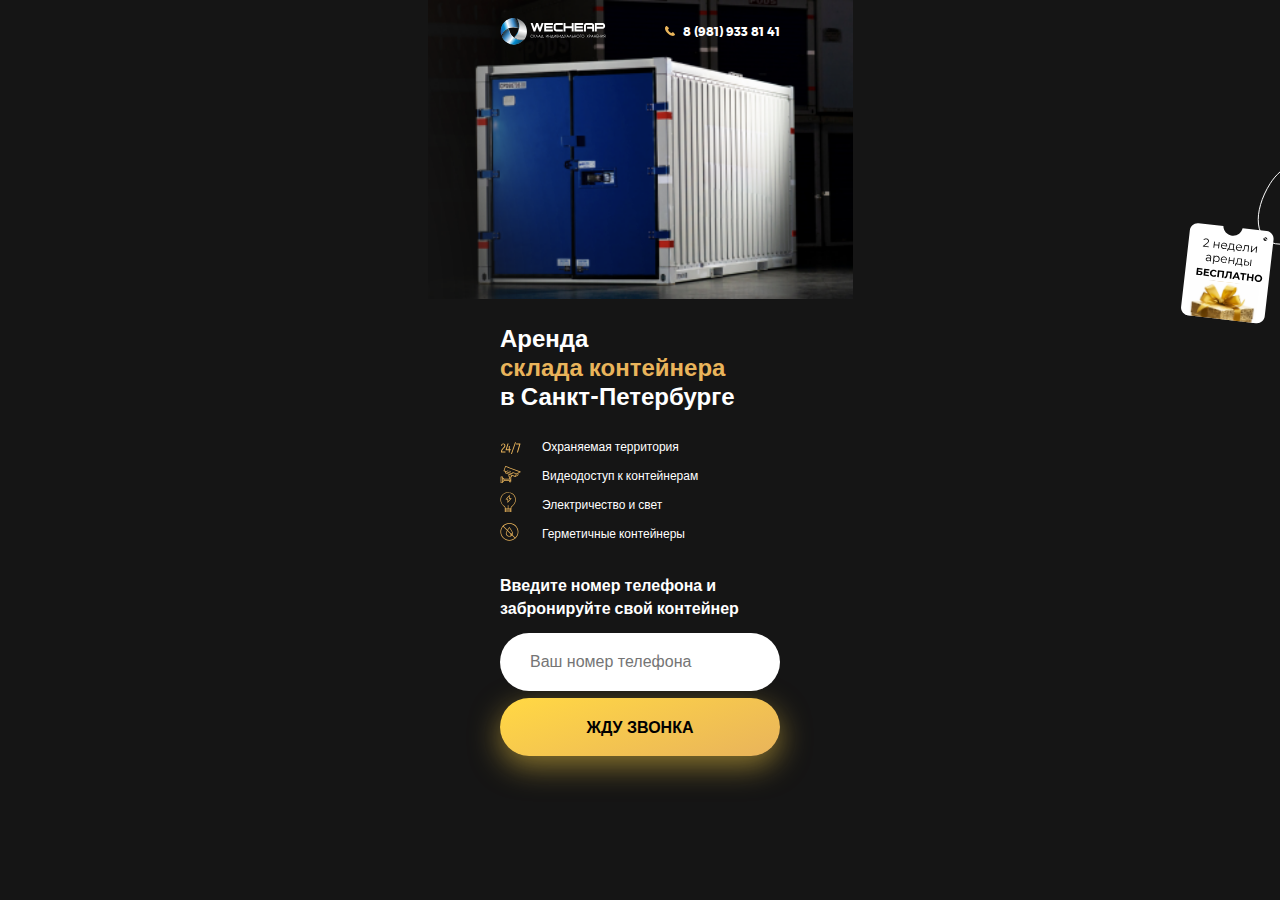
==== commit 24808851: "sklad - 4" ====
--- a/index.html
+++ b/index.html
@@ -5,28 +5,36 @@
 	<meta name="viewport" content="width=device-width, initial-scale=1.0">
 	<meta http-equiv="X-UA-Compatible" content="ie=edge">
 	<link rel="stylesheet" type="text/css" href="css/style.min.css">
-	<title>Торсион</title>
+	<title>Wecheap - Аренда складов</title>
 </head>
 <body>
-	<header class="page-header container">
-		<img class="page-header__logo" src="img/logotype/logo.svg" width="90" height="108" alt="Логотип - Торсион">
-		<p class="page-header__marks">
-			<img class="page-header__mark-img--1" src="img/mark-1.png" width="204" height="204" alt="Логотип TORQUE">
-			<img class="page-header__mark-img--2" src="img/mark-2.png" width="234" height="135" alt="Логотип PK TOP">
-		</p>
+	<header class="page-header">
+		<div class="container">
+			<div class="page-header__top-line">
+				<a class="page-header__logo">
+					<img width="106" height="26.63" src="img/logotype/logo.svg" alt="Логотип Wecheap">
+				</a>
+				<a class="page-header__phone" href="tel:+79819338141">8 <span>(981)</span> 933 81 41</a>
+			</div>
+		</div>
 	</header>
 
 	<main class="page-main container">
-		<img class="page-main__img" src="img/bg.png" width="1068" height="712" alt="Автозапчасти PK TOP и TORQUE оптом">
-		<h1 class="page-main__title">Автозапчасти «РК TOP» и TORQUE <span>оптом</span></h1>
-		<p class="page-main__descr">В наличии <span>более 1 500 наименований</span> для самых популярных автомобилей России и СНГ</p>
-		<ul class="page-main__list">
-			<li class="page-main__benefits">Доставка по всей России</li>
-			<li class="page-main__benefits">Гарантия 1 год</li>
+		<h1 class="page-main__title">Аренда <span>склада контейнера</span> в Санкт-Петербурге</h1>
+		<ul class="page-main__options">
+			<li class="page-main__item page-main__item--24-7">Охраняемая территория</li>
+			<li class="page-main__item page-main__item--camera">Видеодоступ к контейнерам</li>
+			<li class="page-main__item page-main__item--light">Электричество и свет</li>
+			<li class="page-main__item page-main__item--box">Герметичные контейнеры</li>
 		</ul>
-		<b class="page-main__offer">Получи прайс-лист с полным ассортиментом себе в мессенджер</b>
-		<a class="page-main__btn" href="tg://msg?text=Текст&to=89523537065"><img src="img/whatsapp.svg" width="18" alt="иконка whatsapp"> Получить прайс-лист</a>
+		<p class="page-main__offer">Введите номер телефона и забронируйте свой контейнер</p>
+		<form class="page-main__form" action="send.php" method="POST">
+			<input class="page-main__form-phone" name="form-phone" type="phone" placeholder="Ваш номер телефона">
+			<button class="page-main__form-btn" type="submit">Жду звонка</button>
+		</form>
 	</main>
-	<script src="js/main.js"></script>
+	<script src="https://ajax.googleapis.com/ajax/libs/jquery/3.4.1/jquery.min.js"></script>
+	<script src="js/maskedinput/jquery.maskedinput.js"></script>
+	<script src="js/scripts.min.js"></script>
 </body>
-</html>
+</html>--- a/css/style.min.css
+++ b/css/style.min.css
@@ -1 +1 @@
-@font-face{font-family:gilroy;font-weight:400;font-style:normal;src:url(../fonts/GilroyRegular/GilroyRegular.eot);src:url(../fonts/GilroyRegular/GilroyRegular.eot?#iefix) format("embedded-opentype"),url(../fonts/GilroyRegular/GilroyRegular.woff) format("woff"),url(../fonts/GilroyRegular/GilroyRegular.ttf) format("truetype")}@font-face{font-family:gilroy;font-weight:700;font-style:normal;src:url(../fonts/GilroyBold/GilroyBold.eot);src:url(../fonts/GilroyBold/GilroyBold.eot?#iefix) format("embedded-opentype"),url(../fonts/GilroyBold/GilroyBold.woff) format("woff"),url(../fonts/GilroyBold/GilroyBold.ttf) format("truetype")}body{min-width:320px;min-height:100vh;margin:0;padding:0;font-family:gilroy,Arial,sans-serif;font-size:14px;font-style:normal;line-height:1.42;color:#000;background-color:#fff;overflow-y:hidden}.container{width:280px;padding:0 20px;margin:0 auto}.visually-hidden:not(:focus):not(:active),input[type=checkbox].visually-hidden,input[type=radio].visually-hidden{position:absolute;width:1px;height:1px;margin:-1px;border:0;padding:0;white-space:no-wrap;-webkit-clip-path:inset(100%);clip-path:inset(100%);overflow:hidden}@media (min-width:768px){.container{width:640px;padding:0 64px}}@media (min-width:1200px){.container{width:auto;margin:0;padding:0 40px}}@media (min-width:1480px){.container{max-width:1400px;margin:0 auto;padding:0 162.5px}}.page-header{position:relative;padding-top:11px;padding-bottom:11px}.page-header__logo{display:block;height:52px;width:43.24px}.page-header__marks{position:absolute;top:14px;right:20px;display:-webkit-box;display:-webkit-flex;display:-ms-flexbox;display:flex;-webkit-box-pack:end;-webkit-justify-content:flex-end;-ms-flex-pack:end;justify-content:flex-end;-webkit-box-align:center;-webkit-align-items:center;-ms-flex-align:center;align-items:center;margin:0}.page-header__mark-img--1{height:40px;width:40px}.page-header__mark-img--2{height:26px;width:45px;margin-left:8px}@media (min-width:768px){.page-header{padding-top:28px;padding-bottom:28px}.page-header__logo{height:108px;width:89.8px}.page-header__marks{top:68px;right:64px}.page-header__mark-img--2{margin-left:20px}}@media (min-width:1200px){.page-header{padding-right:125px;padding-left:125px}.page-header__marks{top:14px;right:125px}.page-header__mark-img--1{height:170px;width:170px}.page-header__mark-img--2{height:112.5px;width:195px;margin-left:41px}}@media (min-width:1400px){.page-header__marks{top:68px}.page-header__mark-img--1{height:204px;width:204px}.page-header__mark-img--2{height:135px;width:234px;margin-left:41px}}@media (min-width:1480px){.page-header{padding-right:162.5px;padding-left:162.5px}.page-header .page-header__logo{padding-left:85px}.page-header__marks{right:247.5px}}.page-main{position:relative;padding-bottom:74px}.page-main__img{position:absolute;top:-34px;left:6px;display:block;height:208px;width:311px;z-index:-1}.page-main__title{margin:0;margin-bottom:11px;padding-top:161px;font-size:24px;line-height:1.34;font-weight:700}.page-main__title span{text-transform:uppercase;color:#c20029}.page-main__descr{margin:0;margin-bottom:21px;font-weight:400}.page-main__descr span{color:#c20029}.page-main__list{margin:0;margin-bottom:29px;padding:0;list-style:none}.page-main__list li{margin-bottom:9px}.page-main__list li:last-of-type{margin-bottom:0}.page-main__benefits{position:relative;padding-left:25.67px}.page-main__benefits::before{content:'';position:absolute;top:1px;left:0;display:block;height:15.6px;width:15.6px;background-image:url(../img/check-1.svg);background-size:contain;background-position:center;background-repeat:no-repeat}.page-main__benefits::after{content:'';position:absolute;top:2px;left:3px;display:block;height:11px;width:14px;background-image:url(../img/check-2.svg);background-size:contain;background-position:center;background-repeat:no-repeat}.page-main__offer{display:block;margin-bottom:16px;font-size:16px;font-weight:700}.page-main__btn{position:relative;display:block;width:100%;padding-left:31px;font-family:inherit;font-weight:700;text-align:center;text-transform:uppercase;text-decoration:none;line-height:67px;letter-spacing:.05em;color:#fff;background-color:transparent;cursor:pointer;-webkit-box-sizing:border-box;box-sizing:border-box;z-index:0}.page-main__btn::before{content:'';position:absolute;top:2px;left:0;display:block;width:100%;height:100%;background:#296500;-webkit-box-shadow:0 4px 15px rgba(57,193,17,.6);box-shadow:0 4px 15px rgba(57,193,17,.6);border-radius:42px;z-index:-2}.page-main__btn::after{content:'';position:absolute;top:0;left:0;display:block;width:100%;height:100%;background:-webkit-gradient(linear,left top,left bottom,from(#38ca11),to(#357600));background:-o-linear-gradient(top,#38ca11 0,#357600 100%);background:linear-gradient(180deg,#38ca11 0,#357600 100%);-webkit-box-shadow:inset 0 0 11px rgba(255,255,255,.4);box-shadow:inset 0 0 11px rgba(255,255,255,.4);border-radius:42px;z-index:-1}.page-main__btn img{position:absolute;top:24px;left:36px}@media (min-width:768px){.page-main__img{left:64px}.page-main__btn{width:345px;padding-left:41px;font-size:16px;line-height:84px}.page-main__btn img{top:29px;left:48px;height:25.67px;width:25.67px}}@media (min-width:1200px){.page-main{padding-bottom:40px}.page-main__img{top:37px;left:auto;bottom:auto;right:0;width:51%;height:auto}.page-main__title{max-width:689px;margin-bottom:2.2vh;padding-top:2.5vh;font-size:350%}.page-main__descr{max-width:700px;margin-bottom:3.65vh;font-size:200%}.page-main__list{display:-webkit-box;display:-webkit-flex;display:-ms-flexbox;display:flex;margin-bottom:4vh}.page-main__list li{margin-bottom:0;margin-right:93.86px;font-size:138%}.page-main__list li:last-of-type{margin-right:0}.page-main__benefits{padding-left:36.43px}.page-main__benefits::before{top:4px;height:20px;width:20px}.page-main__benefits::after{top:4px;left:4px;height:14.12px;width:17.41px}.page-main__offer{max-width:528px;margin-bottom:2.23vh;font-size:150%}.page-main__btn{margin-left:82px}}@media (min-width:1480px){.page-main__img{width:50%;top:auto;bottom:0}}@media (min-width:1600px){.page-main__img{width:55.62%}.page-main__title{margin-bottom:2.54vh;padding-top:6.19vh;font-size:414.2%}.page-main__descr{max-width:783px;margin-bottom:3.65vh;font-size:285.7%}.page-main__list{margin-bottom:5.48vh}.page-main__list li{font-size:142.8%}.page-main__offer{margin-bottom:2.23vh;font-size:214.2%}}+@font-face{font-family:roboto-d;font-weight:400;font-style:normal;src:url(../fonts/MontserratRegular/MontserratRegular.eot);src:url(../fonts/MontserratRegular/MontserratRegular.eot?#iefix) format("embedded-opentype"),url(../fonts/MontserratRegular/MontserratRegular.woff) format("woff"),url(../fonts/MontserratRegular/MontserratRegular.ttf) format("truetype")}@font-face{font-family:roboto-d;font-weight:700;font-style:normal;src:url(../fonts/MontserratBold/MontserratBold.eot);src:url(../fonts/MontserratBold/MontserratBold.eot?#iefix) format("embedded-opentype"),url(../fonts/MontserratBold/MontserratBold.woff) format("woff"),url(../fonts/MontserratBold/MontserratBold.ttf) format("truetype")}body{min-width:320px;margin:0;padding:0;overflow-x:hidden;font-family:roboto-d,Arial,sans-serif;font-size:14px;font-style:normal;line-height:1.65;color:#fff;background-color:#151515}.container{width:280px;padding:0 20px;margin:0 auto}.page-header{position:relative;height:33.2vh;background-image:url(../img/bg.png);background-size:cover;background-position:center top;background-repeat:no-repeat}.page-header::after{content:'';position:absolute;bottom:-26px;right:-40px;height:173.14px;width:174.52px;background-image:url(../img/plashka.svg);background-size:contain;background-repeat:no-repeat;background-position:center}.page-header--no-img{height:auto;background:0 0}.page-header--no-img::after{display:none}.page-header__top-line{display:-webkit-box;display:-webkit-flex;display:-ms-flexbox;display:flex;-webkit-box-pack:justify;-webkit-justify-content:space-between;-ms-flex-pack:justify;justify-content:space-between;-webkit-box-align:center;-webkit-align-items:center;-ms-flex-align:center;align-items:center;padding-top:18px;padding-bottom:18px}.page-header__logo{display:-webkit-box;display:-webkit-flex;display:-ms-flexbox;display:flex}.page-header__logo>img{height:26.63px;width:106px}.page-header__phone{font-size:12px;font-weight:700;line-height:15px;text-decoration:none;color:inherit}.page-header__phone::before{content:'';display:inline-block;height:10px;width:10px;margin-right:8px;background-image:url(../img/icons/phone.svg);background-size:contain;background-repeat:no-repeat;background-position:center}@media (min-width:768px){.page-header{background-size:contain}}.page-main{margin-top:2.69vh}.page-main__title{margin:0;margin-bottom:2.96vh;font-size:24px;line-height:29px;font-weight:700}.page-main__title>span{display:block;color:#e9b45b}.page-main__options{margin:0;margin-bottom:31px;padding:0;list-style:none}.page-main__item{position:relative;padding-left:42px;margin-bottom:11px;font-size:12px;line-height:18px}.page-main__item:last-of-type{margin-bottom:0}.page-main__item::before{content:'';position:absolute;bottom:0;left:0;background-size:contain;background-position:center;background-repeat:no-repeat}.page-main__item--24-7::before{width:21.3px;height:13.01px;background-image:url(../img/icons/24-7.svg)}.page-main__item--camera::before{width:21.15px;height:18.07px;background-image:url(../img/icons/camera.svg)}.page-main__item--light::before{width:16.42px;height:21.21px;background-image:url(../img/icons/light.svg)}.page-main__item--box::before{width:18.65px;height:18.65px;background-image:url(../img/icons/box.svg)}.page-main__offer{margin-bottom:14px;font-size:16px;line-height:23px;font-weight:700}.page-main__form-phone{width:100%;height:58px;padding-right:30px;padding-left:30px;margin-bottom:7px;-webkit-box-sizing:border-box;box-sizing:border-box;font-size:16px;line-height:21px;color:rgba(0,0,0,.5);border:none;border-radius:100px;background-color:#fff}.page-main__form-btn{display:block;width:100%;height:58px;margin-bottom:20px;font-size:16px;font-weight:700;text-transform:uppercase;text-decoration:none;text-align:center;line-height:58px;color:#000;background:-o-linear-gradient(288.4deg,#ffd645 6.48%,#e9b45b 98.8%);background:linear-gradient(161.6deg,#ffd645 6.48%,#e9b45b 98.8%);-webkit-box-shadow:0 10px 30px rgba(255,214,70,.5);box-shadow:0 10px 30px rgba(255,214,70,.5);border:none;border-radius:100px}.page-main__about{display:-webkit-box;display:-webkit-flex;display:-ms-flexbox;display:flex;-webkit-box-orient:horizontal;-webkit-box-direction:normal;-webkit-flex-direction:row;-ms-flex-direction:row;flex-direction:row;margin-bottom:3.63vh}.page-main__text{display:-webkit-box;display:-webkit-flex;display:-ms-flexbox;display:flex;-webkit-box-orient:vertical;-webkit-box-direction:normal;-webkit-flex-direction:column;-ms-flex-direction:column;flex-direction:column;-webkit-box-pack:center;-webkit-justify-content:center;-ms-flex-pack:center;justify-content:center;margin:0;margin-left:18px;font-size:12px;line-height:18px;font-weight:400}.page-main__text>span{display:block;margin-bottom:7px;font-size:16px;line-height:23px;font-weight:700}.page-main__descr{margin-bottom:2.69vh;font-size:16px;line-height:23px}.page-main__map{display:block;height:30.38vh;width:auto;margin-right:auto;margin-left:auto;margin-bottom:2.69vh}.page-main__btns{text-align:center}.page-main__btns>.page-main__form-btn{margin-top:2.69vh}.page-main__prev{padding-bottom:2px;font-size:16px;line-height:23px;font-weight:700;text-transform:uppercase;text-decoration:none;color:#fff;border-bottom:1px solid #fff}.page-main__prev::before{content:'';display:inline-block;height:13px;width:5px;margin-right:9px;background-image:url(../img/icons/prev.svg);background-size:contain;background-position:center;background-repeat:no-repeat}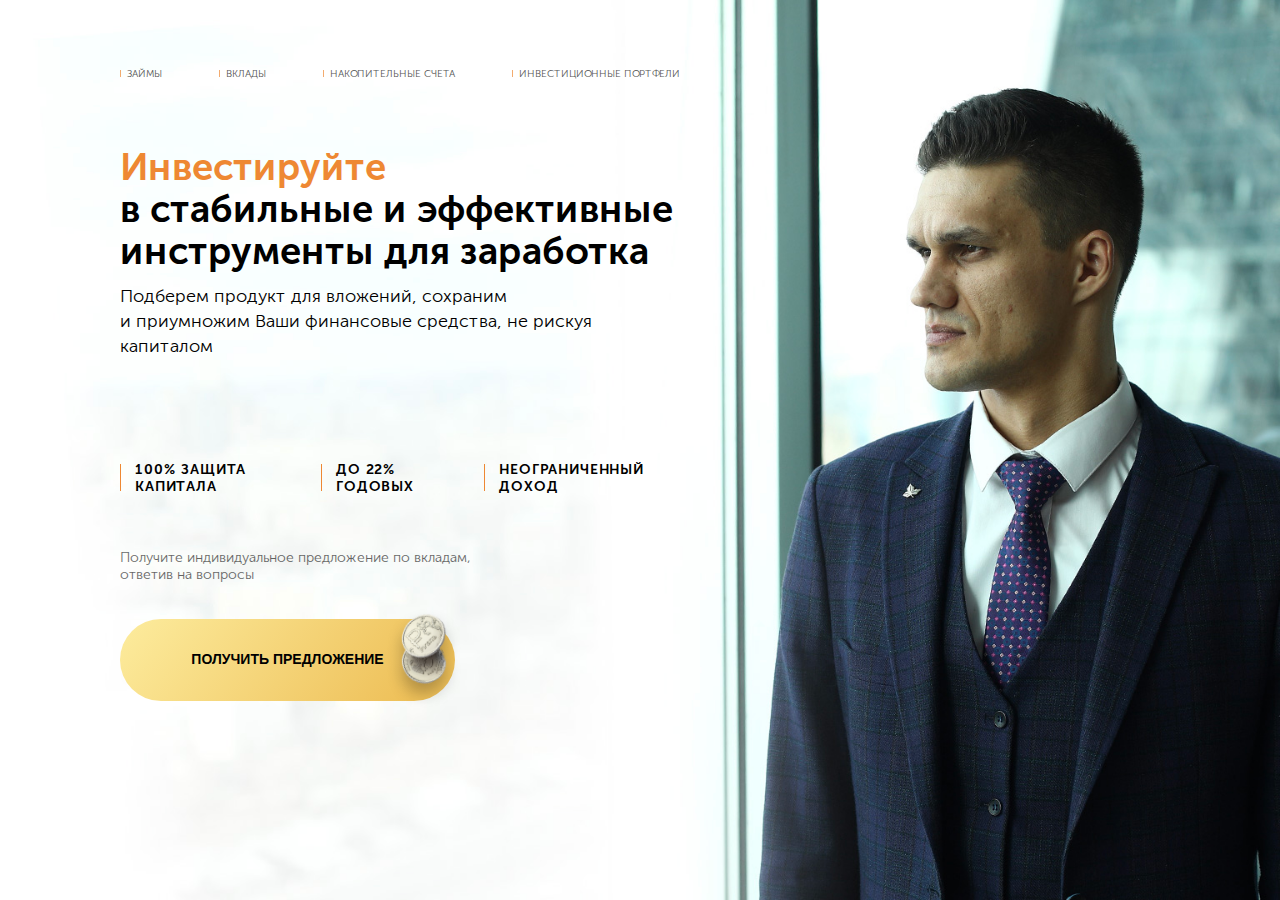
==== commit d8df3838: "invest 04.03.20" ====
--- a/index.html
+++ b/index.html
@@ -3,38 +3,84 @@
 <head>
 	<meta charset="UTF-8">
 	<meta name="viewport" content="width=device-width, initial-scale=1.0">
-	<meta http-equiv="X-UA-Compatible" content="ie=edge">
+  <meta http-equiv="X-UA-Compatible" content="ie=edge">
+  <link rel="icon" href="img/favicon/fav.ico" type="image/x-icon">
+  <link rel="icon" href="img/favicon/fav.png" type="image/png">
 	<link rel="stylesheet" type="text/css" href="css/style.min.css">
-	<title>Wecheap - Аренда складов</title>
+	<title>Инвестируйте в стабильные и эффективные инструменты для заработка</title>
+
+	<script src="http://script.marquiz.ru/v1.js" type="application/javascript"></script> 
+	<script> 
+		document.addEventListener("DOMContentLoaded", function() { 
+			Marquiz.init({ 
+			id: '5cb978e75cf80100444672d1', 
+			autoOpen: false, 
+			autoOpenFreq: 'once', 
+			openOnExit: false 
+			}); 
+		}); 
+	</script>
+
+	<!-- Yandex.Metrika counter -->
+  <!-- <script type="text/javascript" >
+    (function(m,e,t,r,i,k,a){m[i]=m[i]||function(){(m[i].a=m[i].a||[]).push(arguments)};
+    m[i].l=1*new Date();k=e.createElement(t),a=e.getElementsByTagName(t)[0],k.async=1,k.src=r,a.parentNode.insertBefore(k,a)})
+    (window, document, "script", "https://mc.yandex.ru/metrika/tag.js", "ym");
+
+    ym(54665188, "init", {
+        clickmap:true,
+        trackLinks:true,
+        accurateTrackBounce:true
+    });
+  </script>
+  <noscript><div><img src="https://mc.yandex.ru/watch/54665188" style="position:absolute; left:-9999px;" alt="" /></div></noscript> -->
+  <!-- /Yandex.Metrika counter -->
+
+  <!-- Yandex.Metrika counter -->
+  <!-- <script type="text/javascript" >
+    (function(m,e,t,r,i,k,a){m[i]=m[i]||function(){(m[i].a=m[i].a||[]).push(arguments)};
+    m[i].l=1*new Date();k=e.createElement(t),a=e.getElementsByTagName(t)[0],k.async=1,k.src=r,a.parentNode.insertBefore(k,a)})
+    (window, document, "script", "https://mc.yandex.ru/metrika/tag.js", "ym");
+
+    ym(54665278, "init", {
+        clickmap:true,
+        trackLinks:true,
+        accurateTrackBounce:true
+    });
+  </script>
+  <noscript><div><img src="https://mc.yandex.ru/watch/54665278" style="position:absolute; left:-9999px;" alt="" /></div></noscript> -->
+  <!-- Yandex.Metrika counter -->
+
 </head>
 <body>
-	<header class="page-header">
-		<div class="container">
-			<div class="page-header__top-line">
-				<a class="page-header__logo">
-					<img width="106" height="26.63" src="img/logotype/logo.svg" alt="Логотип Wecheap">
-				</a>
-				<a class="page-header__phone" href="tel:+79819338141">8 <span>(981)</span> 933 81 41</a>
-			</div>
-		</div>
-	</header>
 
-	<main class="page-main container">
-		<h1 class="page-main__title">Аренда <span>склада контейнера</span> в Санкт-Петербурге</h1>
-		<ul class="page-main__options">
-			<li class="page-main__item page-main__item--24-7">Охраняемая территория</li>
-			<li class="page-main__item page-main__item--camera">Видеодоступ к контейнерам</li>
-			<li class="page-main__item page-main__item--light">Электричество и свет</li>
-			<li class="page-main__item page-main__item--box">Герметичные контейнеры</li>
-		</ul>
-		<p class="page-main__offer">Введите номер телефона и забронируйте свой контейнер</p>
-		<form class="page-main__form" action="send.php" method="POST">
-			<input class="page-main__form-phone" name="form-phone" type="phone" placeholder="Ваш номер телефона">
-			<button class="page-main__form-btn" type="submit">Жду звонка</button>
-		</form>
+	<main class="page-main">
+        <div class="page-main__image-wrapper">
+            <div class="page-header container">
+                <ul class="page-header__top-line">
+                    <li>Займы</li>
+                    <li>Вклады</li>
+                    <li>Накопительные счета</li>
+                    <li>Инвестиционные портфели</li>
+                </ul>
+            </div>
+            <div class="container">
+                <h1 class="page-main__title"><span>Инвестируйте</span> в стабильные и эффективные инструменты для заработка</h1>
+                <p class="page-main__descr">Подберем продукт для вложений, сохраним и приумножим Ваши финансовые средства, не рискуя капиталом</p>
+            </div>
+        </div>
+
+        <div class="container">
+            <ul class="page-main__options">
+                <li>100% ЗАЩИТА КАПИТАЛА</li>
+                <li>ДО 22% ГОДОВЫХ</li>
+                <li>НЕОГРАНИЧЕННЫЙ ДОХОД</li>
+            </ul>
+            <p class="page-main__offer">Получите индивидуальное предложение по вкладам, ответив на вопросы</p>
+            <button class="page-main__btn" type="button" onclick="Marquiz.showModal('5cb978e75cf80100444672d1')">Получить предложение</button>
+        </div>
 	</main>
-	<script src="https://ajax.googleapis.com/ajax/libs/jquery/3.4.1/jquery.min.js"></script>
-	<script src="js/maskedinput/jquery.maskedinput.js"></script>
-	<script src="js/scripts.min.js"></script>
+
+	<script src="js/main.js"></script>
 </body>
 </html>--- a/css/style.min.css
+++ b/css/style.min.css
@@ -1 +1 @@
-@font-face{font-family:roboto-d;font-weight:400;font-style:normal;src:url(../fonts/MontserratRegular/MontserratRegular.eot);src:url(../fonts/MontserratRegular/MontserratRegular.eot?#iefix) format("embedded-opentype"),url(../fonts/MontserratRegular/MontserratRegular.woff) format("woff"),url(../fonts/MontserratRegular/MontserratRegular.ttf) format("truetype")}@font-face{font-family:roboto-d;font-weight:700;font-style:normal;src:url(../fonts/MontserratBold/MontserratBold.eot);src:url(../fonts/MontserratBold/MontserratBold.eot?#iefix) format("embedded-opentype"),url(../fonts/MontserratBold/MontserratBold.woff) format("woff"),url(../fonts/MontserratBold/MontserratBold.ttf) format("truetype")}body{min-width:320px;margin:0;padding:0;overflow-x:hidden;font-family:roboto-d,Arial,sans-serif;font-size:14px;font-style:normal;line-height:1.65;color:#fff;background-color:#151515}.container{width:280px;padding:0 20px;margin:0 auto}.page-header{position:relative;height:33.2vh;background-image:url(../img/bg.png);background-size:cover;background-position:center top;background-repeat:no-repeat}.page-header::after{content:'';position:absolute;bottom:-26px;right:-40px;height:173.14px;width:174.52px;background-image:url(../img/plashka.svg);background-size:contain;background-repeat:no-repeat;background-position:center}.page-header--no-img{height:auto;background:0 0}.page-header--no-img::after{display:none}.page-header__top-line{display:-webkit-box;display:-webkit-flex;display:-ms-flexbox;display:flex;-webkit-box-pack:justify;-webkit-justify-content:space-between;-ms-flex-pack:justify;justify-content:space-between;-webkit-box-align:center;-webkit-align-items:center;-ms-flex-align:center;align-items:center;padding-top:18px;padding-bottom:18px}.page-header__logo{display:-webkit-box;display:-webkit-flex;display:-ms-flexbox;display:flex}.page-header__logo>img{height:26.63px;width:106px}.page-header__phone{font-size:12px;font-weight:700;line-height:15px;text-decoration:none;color:inherit}.page-header__phone::before{content:'';display:inline-block;height:10px;width:10px;margin-right:8px;background-image:url(../img/icons/phone.svg);background-size:contain;background-repeat:no-repeat;background-position:center}@media (min-width:768px){.page-header{background-size:contain}}.page-main{margin-top:2.69vh}.page-main__title{margin:0;margin-bottom:2.96vh;font-size:24px;line-height:29px;font-weight:700}.page-main__title>span{display:block;color:#e9b45b}.page-main__options{margin:0;margin-bottom:31px;padding:0;list-style:none}.page-main__item{position:relative;padding-left:42px;margin-bottom:11px;font-size:12px;line-height:18px}.page-main__item:last-of-type{margin-bottom:0}.page-main__item::before{content:'';position:absolute;bottom:0;left:0;background-size:contain;background-position:center;background-repeat:no-repeat}.page-main__item--24-7::before{width:21.3px;height:13.01px;background-image:url(../img/icons/24-7.svg)}.page-main__item--camera::before{width:21.15px;height:18.07px;background-image:url(../img/icons/camera.svg)}.page-main__item--light::before{width:16.42px;height:21.21px;background-image:url(../img/icons/light.svg)}.page-main__item--box::before{width:18.65px;height:18.65px;background-image:url(../img/icons/box.svg)}.page-main__offer{margin-bottom:14px;font-size:16px;line-height:23px;font-weight:700}.page-main__form-phone{width:100%;height:58px;padding-right:30px;padding-left:30px;margin-bottom:7px;-webkit-box-sizing:border-box;box-sizing:border-box;font-size:16px;line-height:21px;color:rgba(0,0,0,.5);border:none;border-radius:100px;background-color:#fff}.page-main__form-btn{display:block;width:100%;height:58px;margin-bottom:20px;font-size:16px;font-weight:700;text-transform:uppercase;text-decoration:none;text-align:center;line-height:58px;color:#000;background:-o-linear-gradient(288.4deg,#ffd645 6.48%,#e9b45b 98.8%);background:linear-gradient(161.6deg,#ffd645 6.48%,#e9b45b 98.8%);-webkit-box-shadow:0 10px 30px rgba(255,214,70,.5);box-shadow:0 10px 30px rgba(255,214,70,.5);border:none;border-radius:100px}.page-main__about{display:-webkit-box;display:-webkit-flex;display:-ms-flexbox;display:flex;-webkit-box-orient:horizontal;-webkit-box-direction:normal;-webkit-flex-direction:row;-ms-flex-direction:row;flex-direction:row;margin-bottom:3.63vh}.page-main__text{display:-webkit-box;display:-webkit-flex;display:-ms-flexbox;display:flex;-webkit-box-orient:vertical;-webkit-box-direction:normal;-webkit-flex-direction:column;-ms-flex-direction:column;flex-direction:column;-webkit-box-pack:center;-webkit-justify-content:center;-ms-flex-pack:center;justify-content:center;margin:0;margin-left:18px;font-size:12px;line-height:18px;font-weight:400}.page-main__text>span{display:block;margin-bottom:7px;font-size:16px;line-height:23px;font-weight:700}.page-main__descr{margin-bottom:2.69vh;font-size:16px;line-height:23px}.page-main__map{display:block;height:30.38vh;width:auto;margin-right:auto;margin-left:auto;margin-bottom:2.69vh}.page-main__btns{text-align:center}.page-main__btns>.page-main__form-btn{margin-top:2.69vh}.page-main__prev{padding-bottom:2px;font-size:16px;line-height:23px;font-weight:700;text-transform:uppercase;text-decoration:none;color:#fff;border-bottom:1px solid #fff}.page-main__prev::before{content:'';display:inline-block;height:13px;width:5px;margin-right:9px;background-image:url(../img/icons/prev.svg);background-size:contain;background-position:center;background-repeat:no-repeat}+@font-face{font-family:font-d;font-weight:500;font-style:normal;src:url(../fonts/MuseoSansCyrlRegular/MuseoSansCyrlRegular.eot);src:url(../fonts/MuseoSansCyrlRegular/MuseoSansCyrlRegular.eot?#iefix) format("embedded-opentype"),url(../fonts/MuseoSansCyrlRegular/MuseoSansCyrlRegular.woff) format("woff"),url(../fonts/MuseoSansCyrlRegular/MuseoSansCyrlRegular.ttf) format("truetype")}@font-face{font-family:font-d;font-weight:300;font-style:normal;src:url(../fonts/MuseoSansCyrlLight/MuseoSansCyrlLight.eot);src:url(../fonts/MuseoSansCyrlLight/MuseoSansCyrlLight.eot?#iefix) format("embedded-opentype"),url(../fonts/MuseoSansCyrlLight/MuseoSansCyrlLight.woff) format("woff"),url(../fonts/MuseoSansCyrlLight/MuseoSansCyrlLight.ttf) format("truetype")}@font-face{font-family:font-d;font-weight:700;font-style:normal;src:url(../fonts/MuseoSansCyrlBold/MuseoSansCyrlBold.eot);src:url(../fonts/MuseoSansCyrlBold/MuseoSansCyrlBold.eot?#iefix) format("embedded-opentype"),url(../fonts/MuseoSansCyrlBold/MuseoSansCyrlBold.woff) format("woff"),url(../fonts/MuseoSansCyrlBold/MuseoSansCyrlBold.ttf) format("truetype")}body{position:relative;height:auto;min-height:100vh;max-height:653px;min-width:320px;margin:0;padding:0;font-family:font-d,Arial,sans-serif;font-weight:300;font-size:12px;font-style:normal;line-height:1.65;color:#000;background-color:#fff;overflow:hidden}.container{width:300px;padding:0 20px;margin:0 auto;-webkit-box-sizing:border-box;box-sizing:border-box}.visually-hidden:not(:focus):not(:active),input[type=checkbox].visually-hidden,input[type=radio].visually-hidden{position:absolute;width:1px;height:1px;margin:-1px;border:0;padding:0;white-space:no-wrap;-webkit-clip-path:inset(100%);clip-path:inset(100%);overflow:hidden}@media (min-width:768px){body{max-height:770px}.container{width:640px;padding:0 64px}}@media (min-width:1200px){body{max-height:768px}body::before{content:'';position:absolute;width:100%;height:100%;background-image:url(../img/bg.jpg);background-size:cover;background-position:center;background-repeat:no-repeat}.container{width:auto;padding:0 120px}}@media (min-width:1920px){body::before{background-image:url(../img/1920.png)}.container{width:1366px;padding:0 120px}}.page-header{padding-top:3vh;margin-bottom:3vh}.page-header__top-line{display:-webkit-box;display:-webkit-flex;display:-ms-flexbox;display:flex;-webkit-box-orient:horizontal;-webkit-box-direction:normal;-webkit-flex-direction:row;-ms-flex-direction:row;flex-direction:row;-webkit-flex-wrap:wrap;-ms-flex-wrap:wrap;flex-wrap:wrap;margin:0;padding:0;list-style:none}.page-header__top-line li{position:relative;width:50%;padding-bottom:5px;padding-right:10px;padding-left:7px;-webkit-box-sizing:border-box;box-sizing:border-box;font-size:10px;font-weight:300;line-height:12px;text-transform:uppercase;opacity:.7}.page-header__top-line li::before{content:'';position:absolute;top:2px;left:0;display:inline-block;width:1px;height:7px;background-color:#e83}.page-header__top-line li:last-of-type{padding-bottom:0}@media (min-width:350px){.page-header{padding-top:3.67vh;margin-bottom:4.44vh}}@media (min-width:768px){.page-header{padding-top:-webkit-calc((100vh - 1000px)/ 2);padding-top:calc((100vh - 1000px)/ 2)}.page-header__top-line{-webkit-box-orient:horizontal;-webkit-box-direction:normal;-webkit-flex-direction:row;-ms-flex-direction:row;flex-direction:row;padding-top:45px}.page-header__top-line li{margin-right:20px;padding-bottom:0}}@media (min-width:1200px){.page-header{padding-top:7.55vh;margin-bottom:7.29vh}.page-header__top-line{-webkit-box-orient:horizontal;-webkit-box-direction:normal;-webkit-flex-direction:row;-ms-flex-direction:row;flex-direction:row;-webkit-flex-wrap:nowrap;-ms-flex-wrap:nowrap;flex-wrap:nowrap;padding-top:0}.page-header__top-line li{width:auto;padding-bottom:0;padding-right:37px}}@-webkit-keyframes bounce{0%{-webkit-transform:translateY(0);transform:translateY(0)}50%{-webkit-transform:translateY(-20px);transform:translateY(-20px)}100%{-webkit-transform:translateY(0);transform:translateY(0)}}@keyframes bounce{0%{-webkit-transform:translateY(0);transform:translateY(0)}50%{-webkit-transform:translateY(-20px);transform:translateY(-20px)}100%{-webkit-transform:translateY(0);transform:translateY(0)}}.page-main__image-wrapper{position:relative}.page-main__image-wrapper::before{content:'';position:absolute;top:0;z-index:-1;width:100%;height:100%;background-image:url(../img/bg-mob.jpg);background-size:cover;background-position:center bottom;background-repeat:no-repeat}.page-main__title{margin:0;margin-bottom:3.37vh;font-size:22px;font-weight:700;line-height:25px}.page-main__title>span{display:block;color:#e83}.page-main__descr{width:180px;margin:0;padding-bottom:2.91vh;font-size:12px;font-weight:300;line-height:16px}.page-main__options{margin:0;margin-bottom:3.83vh;padding:0;padding-top:4.29vh;list-style:none}.page-main__options>li{position:relative;font-size:14px;line-height:17px;font-weight:700;text-transform:uppercase;letter-spacing:.06em;padding-left:15px;margin-bottom:11px;-webkit-box-sizing:border-box;box-sizing:border-box;vertical-align:top}.page-main__options>li::before{content:'';position:absolute;top:3px;left:0;display:inline-block;width:1px;height:11px;background-color:#e83}.page-main__offer{font-size:12px;font-weight:300;line-height:14px;margin-bottom:3.22vh;opacity:.6}.page-main__btn{position:relative;display:-webkit-box;display:-webkit-flex;display:-ms-flexbox;display:flex;-webkit-box-pack:center;-webkit-justify-content:center;-ms-flex-pack:center;justify-content:center;-webkit-box-align:center;-webkit-align-items:center;-ms-flex-align:center;align-items:center;width:100%;min-height:65px;background:-o-linear-gradient(321.14deg,#fded9f -2.19%,#eec059 88.2%);background:linear-gradient(128.86deg,#fded9f -2.19%,#eec059 88.2%);border-radius:50px;border:none;cursor:pointer;font-size:14px;font-weight:700;text-align:center;line-height:17px;text-transform:uppercase}.page-main__btn::before{content:'';position:absolute;top:3px;left:0;z-index:-1;width:100%;height:100%;background:#bf9c4e;-webkit-box-shadow:0 4px 50px rgba(251,229,147,.5);box-shadow:0 4px 50px rgba(251,229,147,.5);border-radius:50px}@media (min-width:350px){.page-main__btn{min-height:82px}}@media (min-width:768px){.page-main__title{font-size:50px;line-height:54px}.page-main__descr{width:500px;margin:0;padding-bottom:40px;font-size:20px;line-height:27px}.page-main__options>li{width:150px;margin-right:50px}.page-main__offer{width:300px;font-size:14px;line-height:20px;margin-bottom:20px}.page-main__btn{width:250px;height:70px;margin-bottom:2vh}}@media (min-width:1200px){.page-main__image-wrapper::before{display:none}.page-main__title{max-width:610px;margin-bottom:1.4vh;font-size:38px;line-height:42px}.page-main__descr{width:484px;padding-bottom:7vh;font-size:18px;line-height:25px}.page-main__options{display:-webkit-box;display:-webkit-flex;display:-ms-flexbox;display:flex;-webkit-box-orient:horizontal;-webkit-box-direction:normal;-webkit-flex-direction:row;-ms-flex-direction:row;flex-direction:row;-webkit-box-pack:justify;-webkit-justify-content:space-between;-ms-flex-pack:justify;justify-content:space-between;max-width:574px;margin-bottom:6vh}.page-main__options>li{width:auto;padding-left:15px;margin-bottom:0}.page-main__options>li::before{top:3px;height:27px}.page-main__offer{width:356px;margin-bottom:4vh;font-size:14px;line-height:17px}.page-main__btn{width:335px}.page-main__btn::after{content:'';position:absolute;top:-20px;right:-30px;display:block;width:120px;height:120px;background-image:url(../img/mon.png);background-size:contain;background-position:center;background-repeat:no-repeat;-webkit-animation-name:bounce;animation-name:bounce;-webkit-animation-duration:4s;animation-duration:4s;-webkit-animation-iteration-count:infinite;animation-iteration-count:infinite}}@media (min-width:1390px){.page-main__title{margin-bottom:2.08vh;font-size:40px;line-height:46px}.page-main__descr{margin-bottom:7.29vh;font-size:20px;line-height:27px}.page-main__options{margin-bottom:10.29vh}.page-main__offer{margin-bottom:5.21vh}}@media (min-width:1920px){.page-main__title{max-width:803px;margin-bottom:4.71vh;font-size:50px;line-height:57px}.page-main__descr{padding-bottom:6.59vh;font-size:20px;line-height:27px}.page-main__options{margin-bottom:9.29vh}.page-main__offer{margin-bottom:4.71vh}}